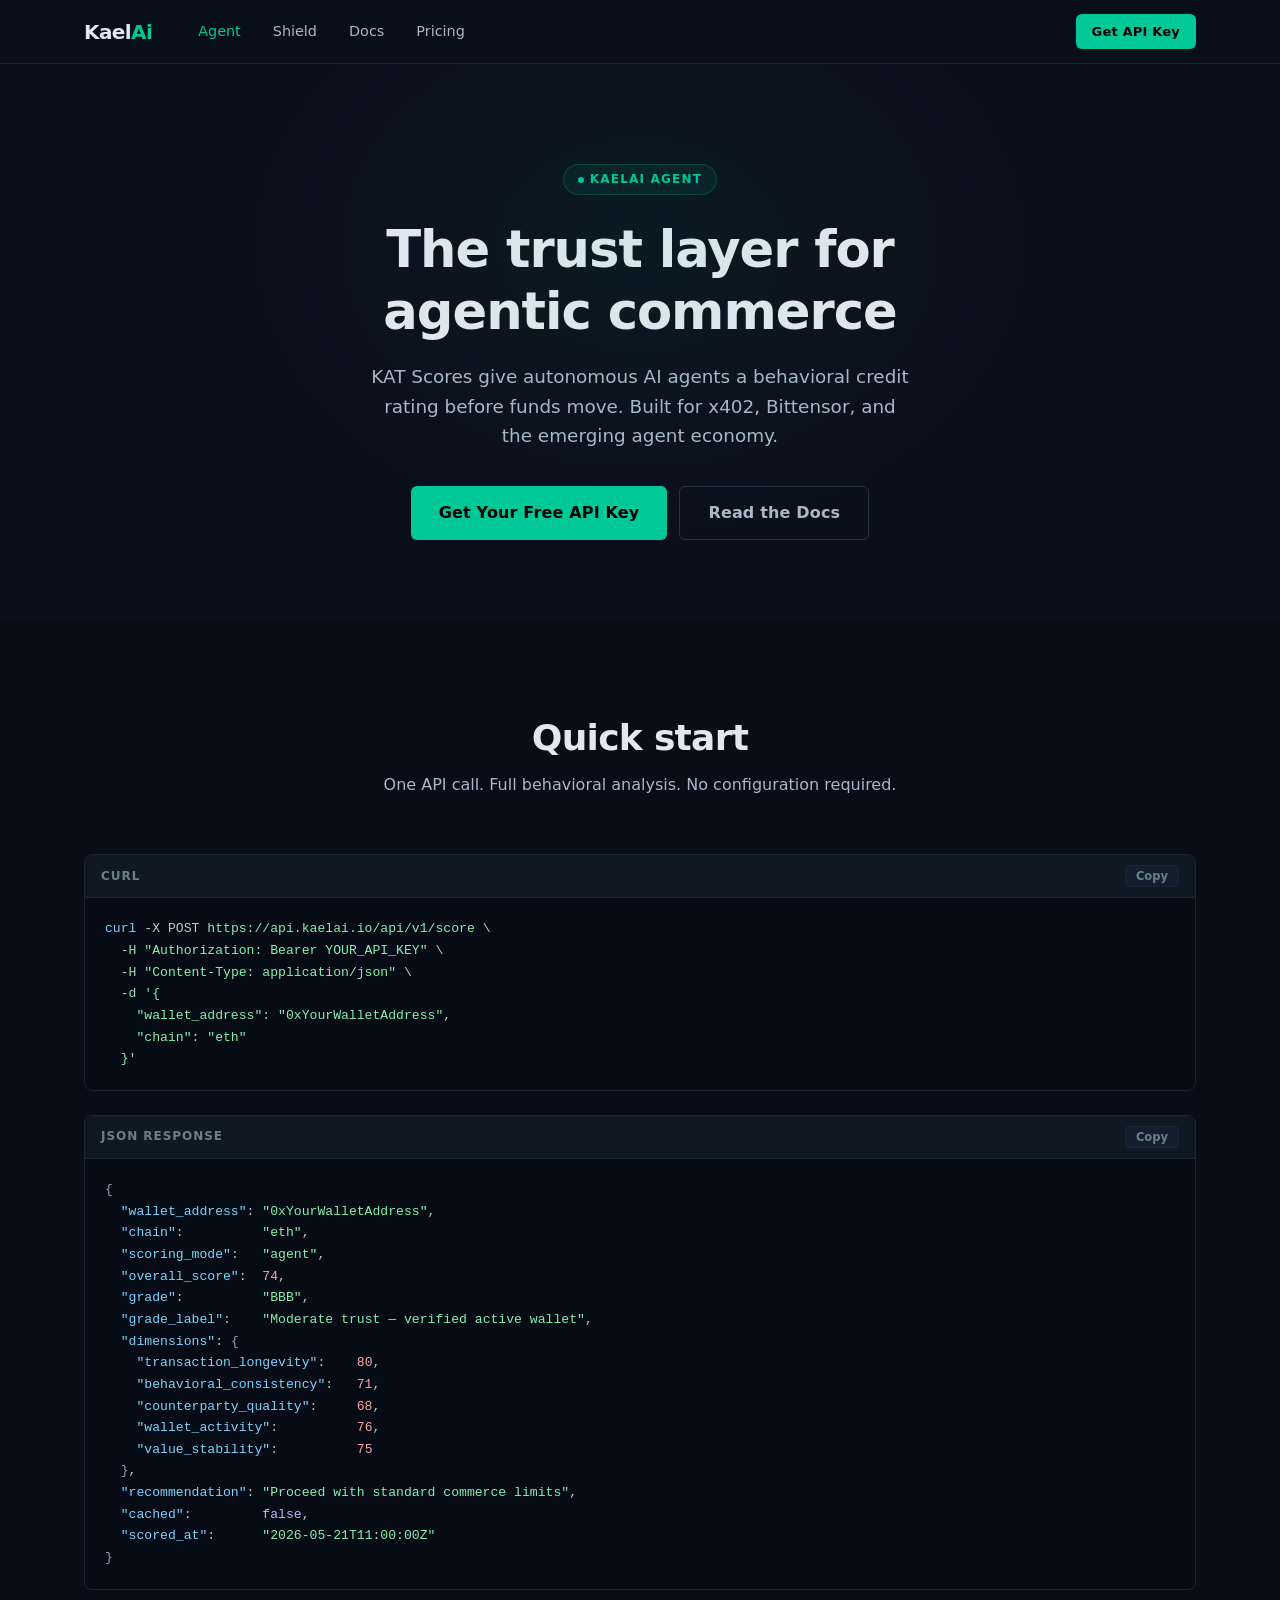
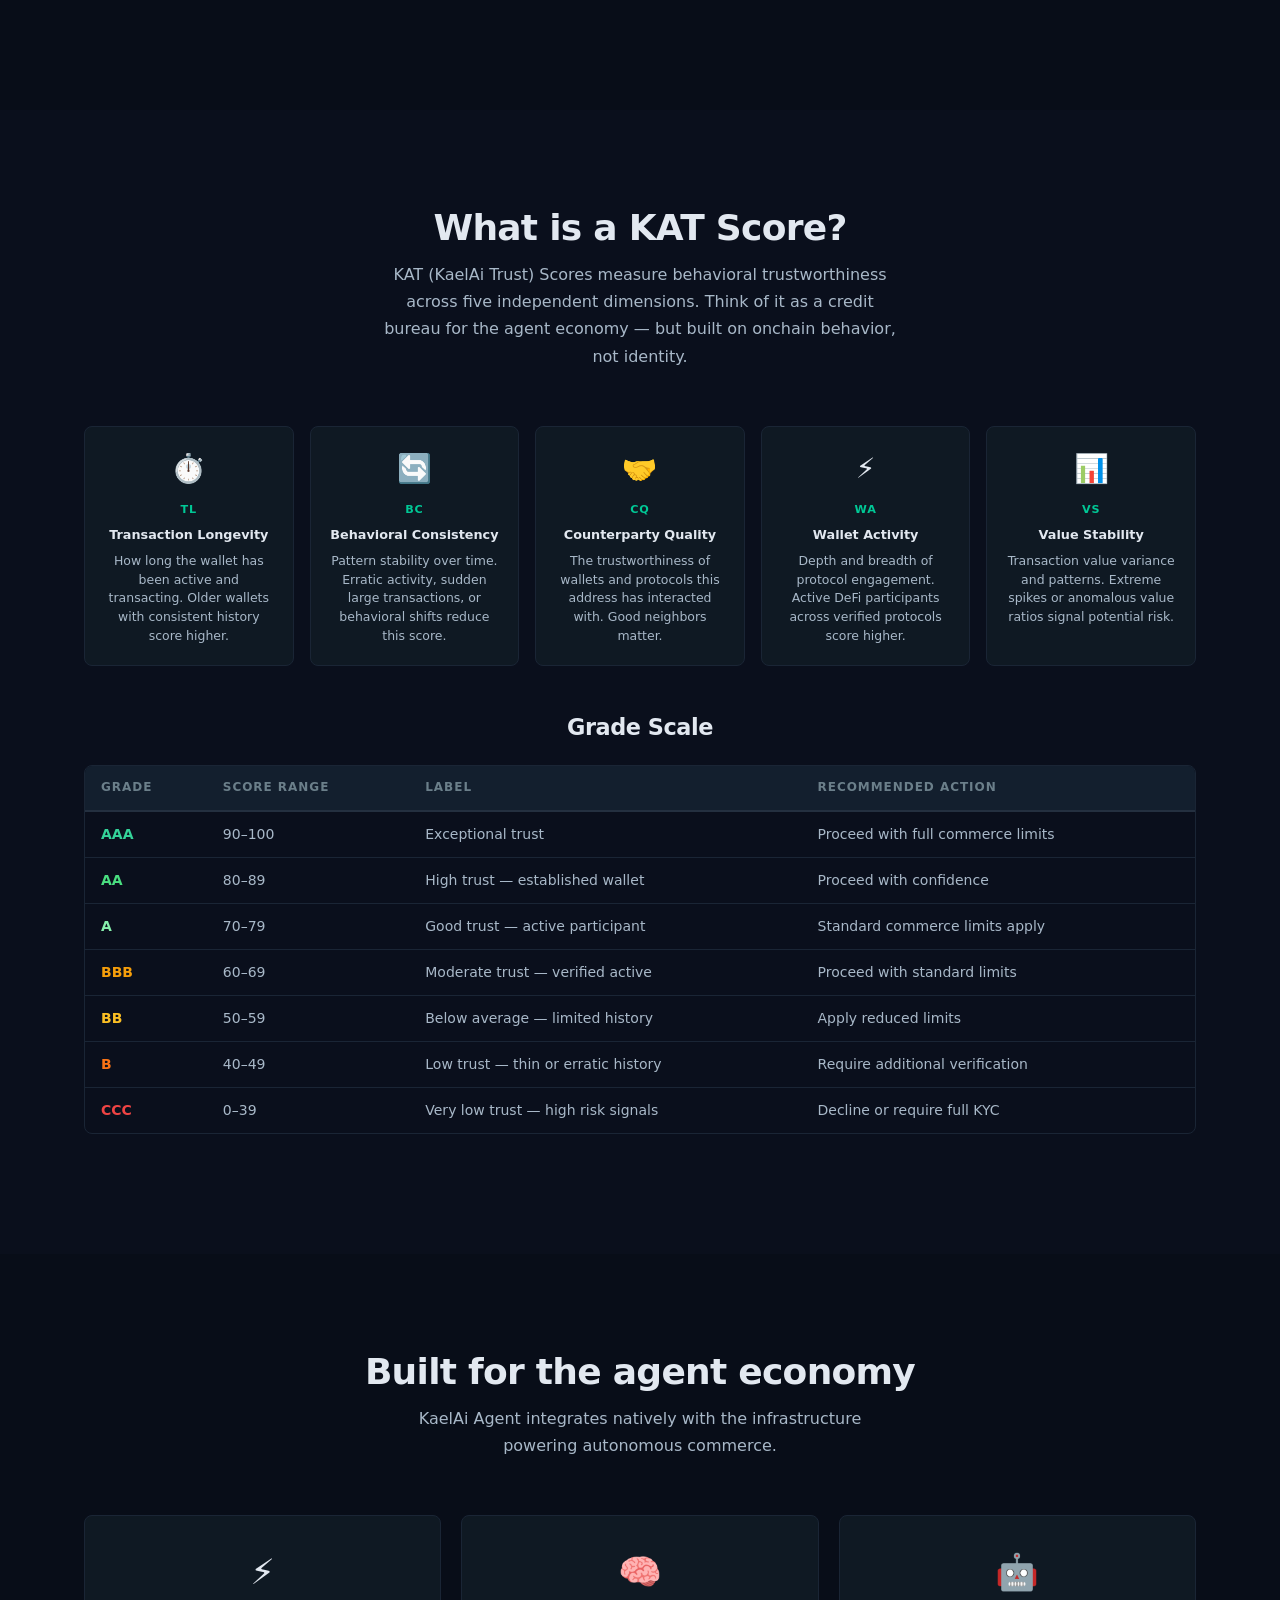
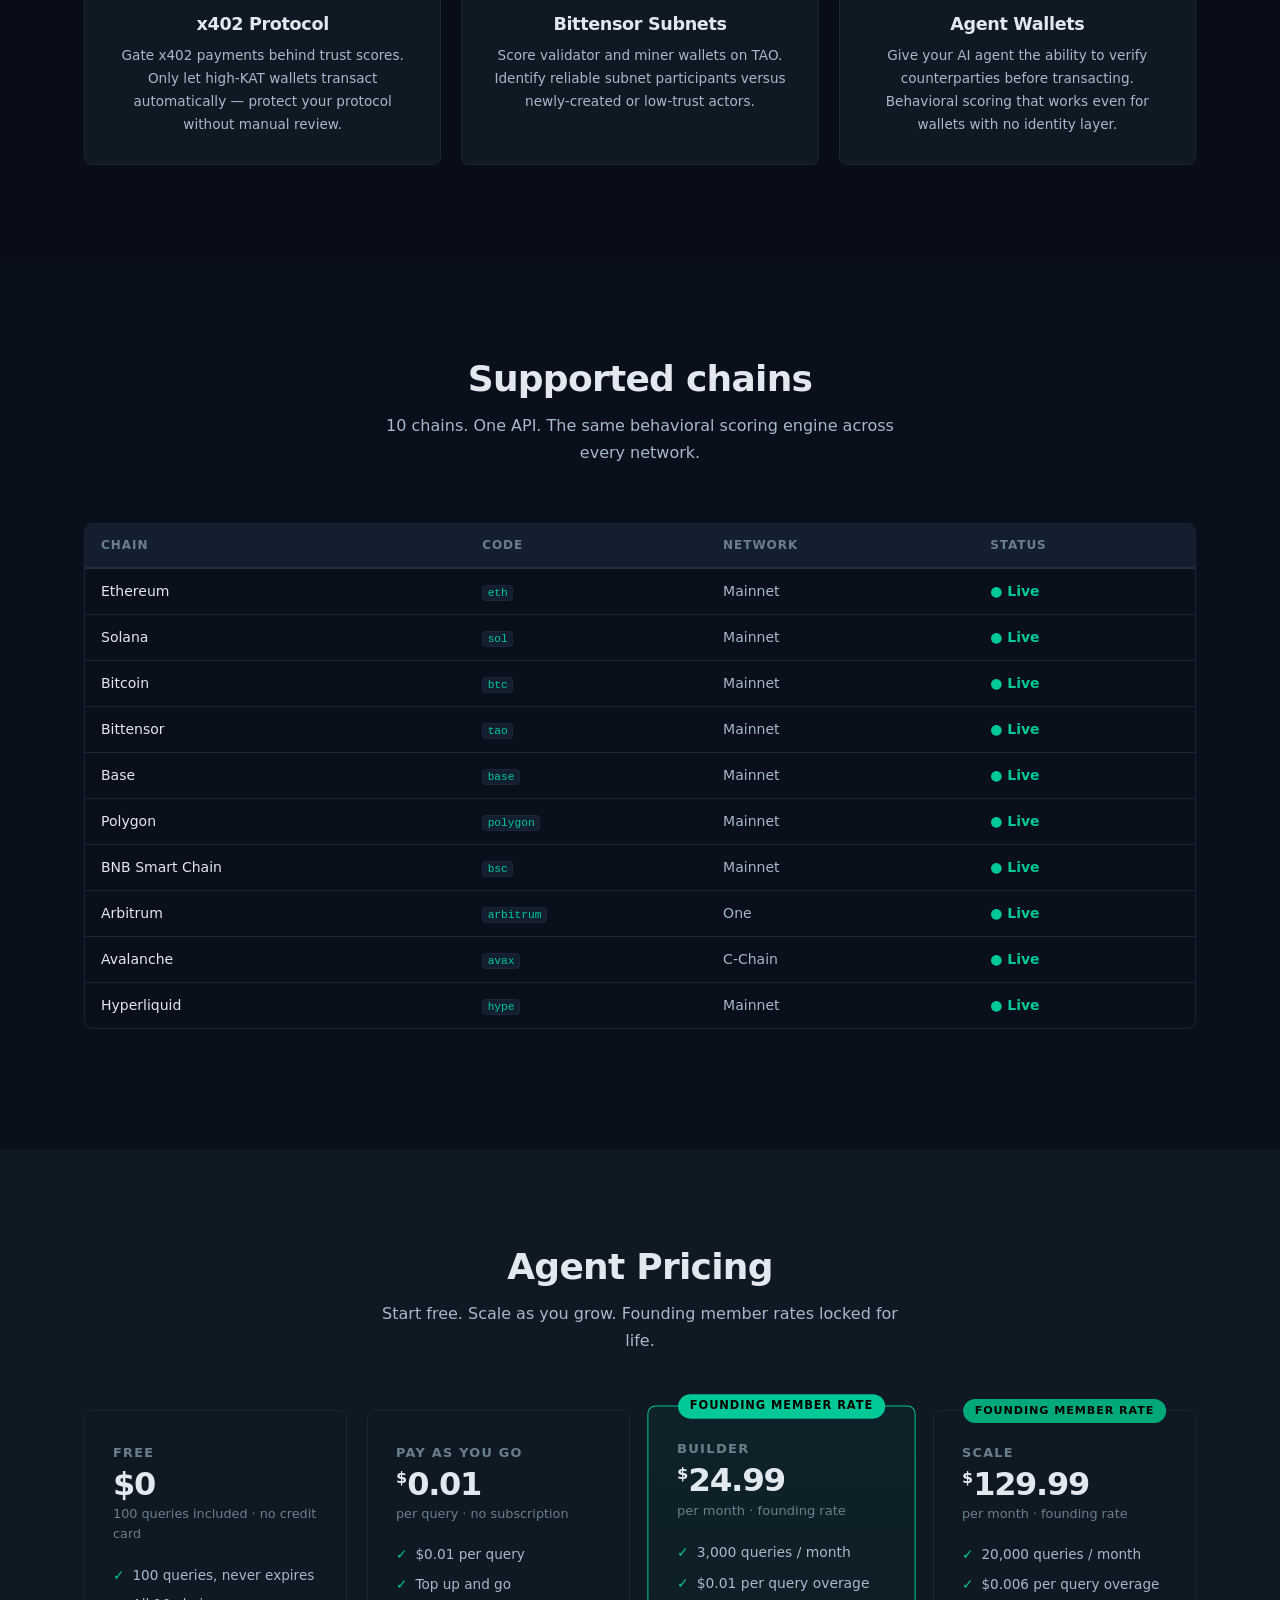
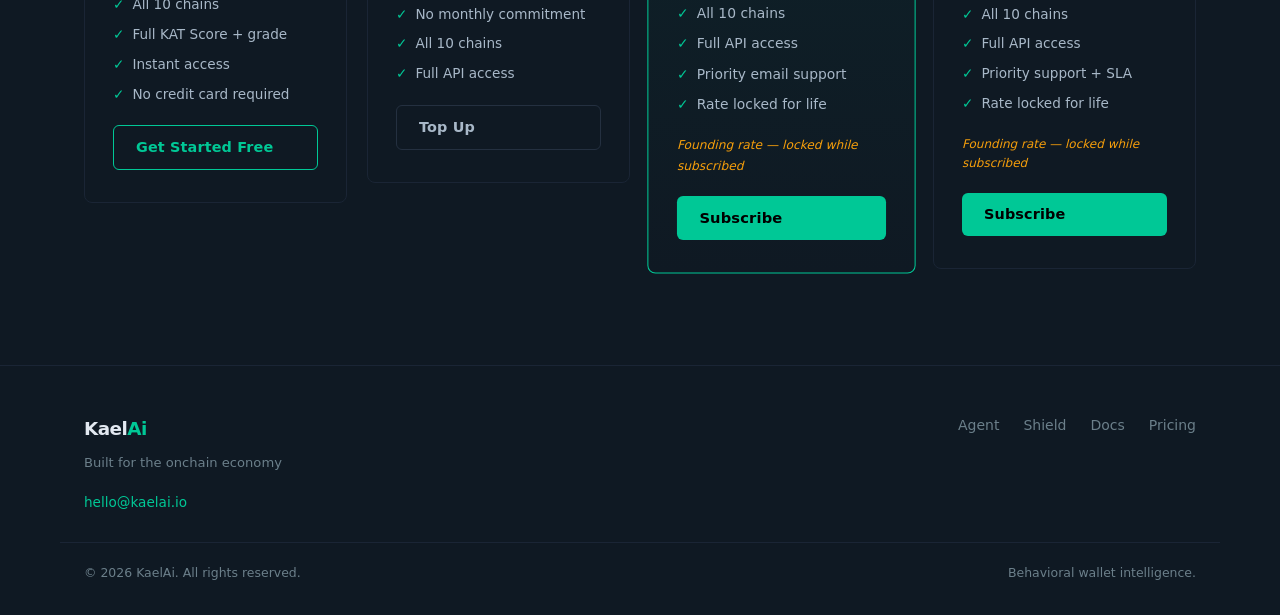
==== agent/index.html @ 7c7b902e "Launch: KaelAi umbrella site with Agent + Shield product pages - Homepage: dual product hero, two pr" ====
<!DOCTYPE html>
<html lang="en">
<head>
  <meta charset="UTF-8">
  <meta name="viewport" content="width=device-width, initial-scale=1.0">
  <title>KaelAi Agent — The Trust Layer for Agentic Commerce</title>
  <meta name="description" content="KAT Scores give autonomous AI agents a behavioral credit rating before funds move. Built for x402, Bittensor, and the emerging agent economy.">
  <link rel="stylesheet" href="../assets/style.css">
</head>
<body>

<!-- ── Navigation ── -->
<nav class="nav">
  <div class="nav-inner">
    <a href="/" class="nav-logo">Kael<span>Ai</span></a>
    <div class="nav-links">
      <a href="/agent" class="active">Agent</a>
      <a href="/shield">Shield</a>
      <a href="/docs">Docs</a>
      <a href="/pricing">Pricing</a>
    </div>
    <a href="/agent" class="btn btn-primary btn-sm nav-cta">Get API Key</a>
    <button class="nav-hamburger" id="hamburger" aria-label="Toggle menu">
      <span></span><span></span><span></span>
    </button>
  </div>
  <div class="nav-mobile" id="mobile-nav">
    <a href="/agent">Agent</a>
    <a href="/shield">Shield</a>
    <a href="/docs">Docs</a>
    <a href="/pricing">Pricing</a>
    <a href="/agent" class="btn btn-primary">Get API Key</a>
  </div>
</nav>

<!-- ── Hero ── -->
<section class="hero">
  <div class="container">
    <div class="hero-tag">KaelAi Agent</div>
    <h1>The trust layer for<br>agentic commerce</h1>
    <p class="hero-sub">KAT Scores give autonomous AI agents a behavioral credit rating before funds move. Built for x402, Bittensor, and the emerging agent economy.</p>
    <div class="hero-ctas">
      <a href="https://app.kaelai.io" class="btn btn-primary btn-lg">Get Your Free API Key</a>
      <a href="/docs" class="btn btn-ghost btn-lg">Read the Docs</a>
    </div>
  </div>
</section>

<!-- ── Quick Start ── -->
<section class="section section-alt">
  <div class="container">
    <div class="section-heading">
      <h2>Quick start</h2>
      <p>One API call. Full behavioral analysis. No configuration required.</p>
    </div>

    <div class="code-block">
      <div class="code-block-header">
        <span class="code-block-lang">curl</span>
        <button class="code-copy-btn" onclick="copyCode(this)">Copy</button>
      </div>
      <pre><span class="kw">curl</span> -X POST <span class="str">https://api.kaelai.io/api/v1/score</span> \
  -H <span class="str">"Authorization: Bearer YOUR_API_KEY"</span> \
  -H <span class="str">"Content-Type: application/json"</span> \
  -d <span class="str">'{
    "wallet_address": "0xYourWalletAddress",
    "chain": "eth"
  }'</span></pre>
    </div>

    <div class="code-block" style="margin-top: 0;">
      <div class="code-block-header">
        <span class="code-block-lang">JSON Response</span>
        <button class="code-copy-btn" onclick="copyCode(this)">Copy</button>
      </div>
      <pre><span class="op">{</span>
  <span class="kw">"wallet_address"</span>: <span class="str">"0xYourWalletAddress"</span>,
  <span class="kw">"chain"</span>:          <span class="str">"eth"</span>,
  <span class="kw">"scoring_mode"</span>:   <span class="str">"agent"</span>,
  <span class="kw">"overall_score"</span>:  <span class="num">74</span>,
  <span class="kw">"grade"</span>:          <span class="str">"BBB"</span>,
  <span class="kw">"grade_label"</span>:    <span class="str">"Moderate trust — verified active wallet"</span>,
  <span class="kw">"dimensions"</span>: <span class="op">{</span>
    <span class="kw">"transaction_longevity"</span>:    <span class="num">80</span>,
    <span class="kw">"behavioral_consistency"</span>:   <span class="num">71</span>,
    <span class="kw">"counterparty_quality"</span>:     <span class="num">68</span>,
    <span class="kw">"wallet_activity"</span>:          <span class="num">76</span>,
    <span class="kw">"value_stability"</span>:          <span class="num">75</span>
  <span class="op">}</span>,
  <span class="kw">"recommendation"</span>: <span class="str">"Proceed with standard commerce limits"</span>,
  <span class="kw">"cached"</span>:         <span class="bool">false</span>,
  <span class="kw">"scored_at"</span>:      <span class="str">"2026-05-21T11:00:00Z"</span>
<span class="op">}</span></pre>
    </div>
  </div>
</section>

<!-- ── What is a KAT Score ── -->
<section class="section">
  <div class="container">
    <div class="section-heading">
      <h2>What is a KAT Score?</h2>
      <p>KAT (KaelAi Trust) Scores measure behavioral trustworthiness across five independent dimensions. Think of it as a credit bureau for the agent economy — but built on onchain behavior, not identity.</p>
    </div>

    <div class="dimensions-grid">
      <div class="dimension-card">
        <div class="dim-icon">⏱️</div>
        <div class="dim-name">TL</div>
        <div class="dim-full">Transaction Longevity</div>
        <p>How long the wallet has been active and transacting. Older wallets with consistent history score higher.</p>
      </div>
      <div class="dimension-card">
        <div class="dim-icon">🔄</div>
        <div class="dim-name">BC</div>
        <div class="dim-full">Behavioral Consistency</div>
        <p>Pattern stability over time. Erratic activity, sudden large transactions, or behavioral shifts reduce this score.</p>
      </div>
      <div class="dimension-card">
        <div class="dim-icon">🤝</div>
        <div class="dim-name">CQ</div>
        <div class="dim-full">Counterparty Quality</div>
        <p>The trustworthiness of wallets and protocols this address has interacted with. Good neighbors matter.</p>
      </div>
      <div class="dimension-card">
        <div class="dim-icon">⚡</div>
        <div class="dim-name">WA</div>
        <div class="dim-full">Wallet Activity</div>
        <p>Depth and breadth of protocol engagement. Active DeFi participants across verified protocols score higher.</p>
      </div>
      <div class="dimension-card">
        <div class="dim-icon">📊</div>
        <div class="dim-name">VS</div>
        <div class="dim-full">Value Stability</div>
        <p>Transaction value variance and patterns. Extreme spikes or anomalous value ratios signal potential risk.</p>
      </div>
    </div>

    <div style="margin-top: 48px;">
      <h3 style="margin-bottom: 20px; text-align: center; color: var(--text);">Grade Scale</h3>
      <div class="table-wrap">
        <table class="styled">
          <thead>
            <tr>
              <th>Grade</th>
              <th>Score Range</th>
              <th>Label</th>
              <th>Recommended Action</th>
            </tr>
          </thead>
          <tbody>
            <tr>
              <td><span style="color: #34d399; font-weight: 700;">AAA</span></td>
              <td>90–100</td>
              <td>Exceptional trust</td>
              <td>Proceed with full commerce limits</td>
            </tr>
            <tr>
              <td><span style="color: #4ade80; font-weight: 700;">AA</span></td>
              <td>80–89</td>
              <td>High trust — established wallet</td>
              <td>Proceed with confidence</td>
            </tr>
            <tr>
              <td><span style="color: #86efac; font-weight: 700;">A</span></td>
              <td>70–79</td>
              <td>Good trust — active participant</td>
              <td>Standard commerce limits apply</td>
            </tr>
            <tr>
              <td><span style="color: var(--amber); font-weight: 700;">BBB</span></td>
              <td>60–69</td>
              <td>Moderate trust — verified active</td>
              <td>Proceed with standard limits</td>
            </tr>
            <tr>
              <td><span style="color: #fbbf24; font-weight: 700;">BB</span></td>
              <td>50–59</td>
              <td>Below average — limited history</td>
              <td>Apply reduced limits</td>
            </tr>
            <tr>
              <td><span style="color: #f97316; font-weight: 700;">B</span></td>
              <td>40–49</td>
              <td>Low trust — thin or erratic history</td>
              <td>Require additional verification</td>
            </tr>
            <tr>
              <td><span style="color: #ef4444; font-weight: 700;">CCC</span></td>
              <td>0–39</td>
              <td>Very low trust — high risk signals</td>
              <td>Decline or require full KYC</td>
            </tr>
          </tbody>
        </table>
      </div>
    </div>
  </div>
</section>

<!-- ── Built For ── -->
<section class="section section-alt">
  <div class="container">
    <div class="section-heading">
      <h2>Built for the agent economy</h2>
      <p>KaelAi Agent integrates natively with the infrastructure powering autonomous commerce.</p>
    </div>
    <div class="built-for-grid">
      <div class="built-for-card">
        <div class="icon">⚡</div>
        <h4>x402 Protocol</h4>
        <p>Gate x402 payments behind trust scores. Only let high-KAT wallets transact automatically — protect your protocol without manual review.</p>
      </div>
      <div class="built-for-card">
        <div class="icon">🧠</div>
        <h4>Bittensor Subnets</h4>
        <p>Score validator and miner wallets on TAO. Identify reliable subnet participants versus newly-created or low-trust actors.</p>
      </div>
      <div class="built-for-card">
        <div class="icon">🤖</div>
        <h4>Agent Wallets</h4>
        <p>Give your AI agent the ability to verify counterparties before transacting. Behavioral scoring that works even for wallets with no identity layer.</p>
      </div>
    </div>
  </div>
</section>

<!-- ── Supported Chains ── -->
<section class="section">
  <div class="container">
    <div class="section-heading">
      <h2>Supported chains</h2>
      <p>10 chains. One API. The same behavioral scoring engine across every network.</p>
    </div>
    <div class="table-wrap">
      <table class="styled">
        <thead>
          <tr>
            <th>Chain</th>
            <th>Code</th>
            <th>Network</th>
            <th>Status</th>
          </tr>
        </thead>
        <tbody>
          <tr>
            <td>Ethereum</td>
            <td><code>eth</code></td>
            <td>Mainnet</td>
            <td><span style="color: var(--green); font-weight: 600;">● Live</span></td>
          </tr>
          <tr>
            <td>Solana</td>
            <td><code>sol</code></td>
            <td>Mainnet</td>
            <td><span style="color: var(--green); font-weight: 600;">● Live</span></td>
          </tr>
          <tr>
            <td>Bitcoin</td>
            <td><code>btc</code></td>
            <td>Mainnet</td>
            <td><span style="color: var(--green); font-weight: 600;">● Live</span></td>
          </tr>
          <tr>
            <td>Bittensor</td>
            <td><code>tao</code></td>
            <td>Mainnet</td>
            <td><span style="color: var(--green); font-weight: 600;">● Live</span></td>
          </tr>
          <tr>
            <td>Base</td>
            <td><code>base</code></td>
            <td>Mainnet</td>
            <td><span style="color: var(--green); font-weight: 600;">● Live</span></td>
          </tr>
          <tr>
            <td>Polygon</td>
            <td><code>polygon</code></td>
            <td>Mainnet</td>
            <td><span style="color: var(--green); font-weight: 600;">● Live</span></td>
          </tr>
          <tr>
            <td>BNB Smart Chain</td>
            <td><code>bsc</code></td>
            <td>Mainnet</td>
            <td><span style="color: var(--green); font-weight: 600;">● Live</span></td>
          </tr>
          <tr>
            <td>Arbitrum</td>
            <td><code>arbitrum</code></td>
            <td>One</td>
            <td><span style="color: var(--green); font-weight: 600;">● Live</span></td>
          </tr>
          <tr>
            <td>Avalanche</td>
            <td><code>avax</code></td>
            <td>C-Chain</td>
            <td><span style="color: var(--green); font-weight: 600;">● Live</span></td>
          </tr>
          <tr>
            <td>Hyperliquid</td>
            <td><code>hype</code></td>
            <td>Mainnet</td>
            <td><span style="color: var(--green); font-weight: 600;">● Live</span></td>
          </tr>
        </tbody>
      </table>
    </div>
  </div>
</section>

<!-- ── Pricing ── -->
<section class="section section-surface">
  <div class="container">
    <div class="section-heading">
      <h2>Agent Pricing</h2>
      <p>Start free. Scale as you grow. Founding member rates locked for life.</p>
    </div>

    <div class="pricing-grid-4">

      <!-- Free -->
      <div class="pricing-card">
        <div>
          <div class="pricing-name">Free</div>
          <div class="pricing-price">$0</div>
          <div class="pricing-per">100 queries included · no credit card</div>
        </div>
        <ul class="pricing-features">
          <li class="pricing-feature">100 queries, never expires</li>
          <li class="pricing-feature">All 10 chains</li>
          <li class="pricing-feature">Full KAT Score + grade</li>
          <li class="pricing-feature">Instant access</li>
          <li class="pricing-feature">No credit card required</li>
        </ul>
        <a href="https://app.kaelai.io" class="btn btn-secondary">Get Started Free</a>
      </div>

      <!-- PAYG -->
      <div class="pricing-card">
        <div>
          <div class="pricing-name">Pay As You Go</div>
          <div class="pricing-price"><sup>$</sup>0.01</div>
          <div class="pricing-per">per query · no subscription</div>
        </div>
        <ul class="pricing-features">
          <li class="pricing-feature">$0.01 per query</li>
          <li class="pricing-feature">Top up and go</li>
          <li class="pricing-feature">No monthly commitment</li>
          <li class="pricing-feature">All 10 chains</li>
          <li class="pricing-feature">Full API access</li>
        </ul>
        <a href="https://app.kaelai.io" class="btn btn-ghost">Top Up</a>
      </div>

      <!-- Builder -->
      <div class="pricing-card featured">
        <div class="pricing-badge">Founding Member Rate</div>
        <div>
          <div class="pricing-name">Builder</div>
          <div class="pricing-price"><sup>$</sup>24.99</div>
          <div class="pricing-per">per month · founding rate</div>
        </div>
        <ul class="pricing-features">
          <li class="pricing-feature">3,000 queries / month</li>
          <li class="pricing-feature">$0.01 per query overage</li>
          <li class="pricing-feature">All 10 chains</li>
          <li class="pricing-feature">Full API access</li>
          <li class="pricing-feature">Priority email support</li>
          <li class="pricing-feature">Rate locked for life</li>
        </ul>
        <div class="pricing-founder-note">Founding rate — locked while subscribed</div>
        <a href="https://app.kaelai.io" class="btn btn-primary">Subscribe</a>
      </div>

      <!-- Scale -->
      <div class="pricing-card">
        <div class="pricing-badge" style="background: var(--green-dim);">Founding Member Rate</div>
        <div>
          <div class="pricing-name">Scale</div>
          <div class="pricing-price"><sup>$</sup>129.99</div>
          <div class="pricing-per">per month · founding rate</div>
        </div>
        <ul class="pricing-features">
          <li class="pricing-feature">20,000 queries / month</li>
          <li class="pricing-feature">$0.006 per query overage</li>
          <li class="pricing-feature">All 10 chains</li>
          <li class="pricing-feature">Full API access</li>
          <li class="pricing-feature">Priority support + SLA</li>
          <li class="pricing-feature">Rate locked for life</li>
        </ul>
        <div class="pricing-founder-note">Founding rate — locked while subscribed</div>
        <a href="https://app.kaelai.io" class="btn btn-primary">Subscribe</a>
      </div>

    </div>
  </div>
</section>

<!-- ── Footer ── -->
<footer class="footer">
  <div class="footer-inner">
    <div>
      <div class="footer-logo">Kael<span>Ai</span></div>
      <div class="footer-tagline">Built for the onchain economy</div>
      <a href="mailto:hello@kaelai.io" class="footer-email">hello@kaelai.io</a>
    </div>
    <nav class="footer-links">
      <a href="/agent">Agent</a>
      <a href="/shield">Shield</a>
      <a href="/docs">Docs</a>
      <a href="/pricing">Pricing</a>
    </nav>
  </div>
  <div class="footer-bottom">
    <span class="footer-copy">© 2026 KaelAi. All rights reserved.</span>
    <span class="footer-copy">Behavioral wallet intelligence.</span>
  </div>
</footer>

<script>
  const hamburger = document.getElementById('hamburger');
  const mobileNav = document.getElementById('mobile-nav');
  hamburger.addEventListener('click', () => {
    mobileNav.classList.toggle('open');
  });

  function copyCode(btn) {
    const pre = btn.closest('.code-block').querySelector('pre');
    navigator.clipboard.writeText(pre.innerText).then(() => {
      btn.textContent = 'Copied!';
      setTimeout(() => btn.textContent = 'Copy', 2000);
    });
  }
</script>

</body>
</html>
---- assets/style.css ----
/* ============================================================
   KaelAi — Global Stylesheet
   Design system: Dark DeFi / Agent Intelligence
   ============================================================ */

/* ── CSS Variables ────────────────────────────────────────── */
:root {
  --bg:           #0a0f1c;
  --bg-alt:       #080d18;
  --surface:      #0f1923;
  --surface-2:    #131f2e;
  --border:       #1a2535;
  --border-2:     #243040;

  --green:        #00c896;
  --green-dim:    #00a87a;
  --green-glow:   rgba(0, 200, 150, 0.25);
  --green-subtle: rgba(0, 200, 150, 0.08);

  --amber:        #f59e0b;
  --amber-dim:    #d97706;
  --amber-glow:   rgba(245, 158, 11, 0.25);
  --amber-subtle: rgba(245, 158, 11, 0.08);

  --text:         #e2e8f0;
  --text-2:       #a8b8c8;
  --text-3:       #4a5a6a;
  --muted:        #6b7f8a;

  --red:          #ef4444;
  --red-subtle:   rgba(239, 68, 68, 0.12);
  --orange:       #f97316;
  --orange-subtle:rgba(249, 115, 22, 0.12);
  --yellow:       #eab308;
  --yellow-subtle:rgba(234, 179, 8, 0.12);
  --blue:         #3b82f6;
  --blue-subtle:  rgba(59, 130, 246, 0.12);

  --radius:       8px;
  --radius-sm:    6px;
  --radius-lg:    12px;

  --font:         system-ui, -apple-system, 'Segoe UI', Helvetica, Arial, sans-serif;
  --font-mono:    'JetBrains Mono', 'Fira Code', 'Cascadia Code', 'Courier New', monospace;

  --nav-h:        64px;
  --max-w:        1160px;
  --section-pad:  96px;
}

/* ── Reset / Normalize ────────────────────────────────────── */
*, *::before, *::after {
  box-sizing: border-box;
  margin: 0;
  padding: 0;
}

html {
  scroll-behavior: smooth;
  -webkit-text-size-adjust: 100%;
}

body {
  font-family: var(--font);
  background: var(--bg);
  color: var(--text);
  line-height: 1.6;
  font-size: 16px;
  -webkit-font-smoothing: antialiased;
  -moz-osx-font-smoothing: grayscale;
}

img, svg { display: block; max-width: 100%; }
a { color: inherit; text-decoration: none; }
ul, ol { list-style: none; }
button { cursor: pointer; font-family: inherit; }
input, textarea, select { font-family: inherit; }
table { border-collapse: collapse; width: 100%; }

/* ── Typography ───────────────────────────────────────────── */
h1, h2, h3, h4, h5, h6 {
  line-height: 1.2;
  font-weight: 700;
  letter-spacing: -0.02em;
}

h1 { font-size: clamp(2rem, 4vw, 3.25rem); }
h2 { font-size: clamp(1.5rem, 3vw, 2.25rem); }
h3 { font-size: clamp(1.1rem, 2vw, 1.4rem); }
h4 { font-size: 1.1rem; }

p { color: var(--text-2); line-height: 1.7; }

code {
  font-family: var(--font-mono);
  font-size: 0.875em;
  background: var(--surface-2);
  border: 1px solid var(--border);
  border-radius: 4px;
  padding: 0.1em 0.4em;
  color: var(--green);
}

/* ── Layout Utilities ─────────────────────────────────────── */
.container {
  max-width: var(--max-w);
  margin: 0 auto;
  padding: 0 24px;
}

.section {
  padding: var(--section-pad) 0;
}

.section-alt {
  background: var(--bg-alt);
}

.section-surface {
  background: var(--surface);
}

.section-dark {
  background: #060b15;
}

/* ── Buttons ──────────────────────────────────────────────── */
.btn {
  display: inline-flex;
  align-items: center;
  gap: 8px;
  padding: 10px 22px;
  border-radius: var(--radius-sm);
  font-size: 0.9rem;
  font-weight: 600;
  border: none;
  transition: all 0.18s ease;
  white-space: nowrap;
  text-decoration: none;
  letter-spacing: 0.01em;
}

.btn-primary {
  background: var(--green);
  color: #000;
  box-shadow: 0 0 0 0 var(--green-glow);
}
.btn-primary:hover {
  background: var(--green-dim);
  box-shadow: 0 0 20px var(--green-glow), 0 0 40px rgba(0,200,150,0.1);
  transform: translateY(-1px);
}

.btn-secondary {
  background: transparent;
  color: var(--green);
  border: 1.5px solid var(--green);
}
.btn-secondary:hover {
  background: var(--green-subtle);
  box-shadow: 0 0 16px var(--green-glow);
  transform: translateY(-1px);
}

.btn-shield {
  background: var(--amber);
  color: #000;
  box-shadow: 0 0 0 0 var(--amber-glow);
}
.btn-shield:hover {
  background: var(--amber-dim);
  box-shadow: 0 0 20px var(--amber-glow), 0 0 40px rgba(245,158,11,0.1);
  transform: translateY(-1px);
}

.btn-ghost {
  background: transparent;
  color: var(--text-2);
  border: 1.5px solid var(--border-2);
}
.btn-ghost:hover {
  color: var(--text);
  border-color: var(--text-2);
  transform: translateY(-1px);
}

.btn-lg {
  padding: 13px 28px;
  font-size: 1rem;
}

.btn-sm {
  padding: 7px 16px;
  font-size: 0.82rem;
}

/* ── Navigation ───────────────────────────────────────────── */
.nav {
  position: sticky;
  top: 0;
  z-index: 100;
  height: var(--nav-h);
  background: rgba(10, 15, 28, 0.92);
  backdrop-filter: blur(16px);
  -webkit-backdrop-filter: blur(16px);
  border-bottom: 1px solid var(--border);
}

.nav-inner {
  max-width: var(--max-w);
  margin: 0 auto;
  padding: 0 24px;
  height: 100%;
  display: flex;
  align-items: center;
  justify-content: space-between;
  gap: 32px;
}

.nav-logo {
  font-size: 1.25rem;
  font-weight: 800;
  color: var(--text);
  letter-spacing: -0.03em;
  flex-shrink: 0;
}

.nav-logo span {
  color: var(--green);
}

.nav-links {
  display: flex;
  align-items: center;
  gap: 4px;
  flex: 1;
}

.nav-links a {
  padding: 6px 14px;
  border-radius: var(--radius-sm);
  font-size: 0.9rem;
  font-weight: 500;
  color: var(--text-2);
  transition: color 0.15s, background 0.15s;
}

.nav-links a:hover {
  color: var(--text);
  background: var(--surface-2);
}

.nav-links a.active {
  color: var(--green);
}

.nav-cta {
  flex-shrink: 0;
}

.nav-hamburger {
  display: none;
  flex-direction: column;
  gap: 5px;
  background: none;
  border: none;
  padding: 6px;
  cursor: pointer;
}

.nav-hamburger span {
  display: block;
  width: 22px;
  height: 2px;
  background: var(--text);
  border-radius: 2px;
  transition: all 0.2s ease;
}

.nav-mobile {
  display: none;
  position: absolute;
  top: var(--nav-h);
  left: 0;
  right: 0;
  background: var(--surface);
  border-bottom: 1px solid var(--border);
  padding: 16px 24px 20px;
  flex-direction: column;
  gap: 4px;
}

.nav-mobile.open {
  display: flex;
}

.nav-mobile a {
  padding: 10px 14px;
  border-radius: var(--radius-sm);
  font-size: 0.95rem;
  font-weight: 500;
  color: var(--text-2);
  transition: color 0.15s, background 0.15s;
}

.nav-mobile a:hover {
  color: var(--text);
  background: var(--surface-2);
}

.nav-mobile .btn {
  margin-top: 8px;
  justify-content: center;
}

/* ── Hero ─────────────────────────────────────────────────── */
.hero {
  padding: 100px 0 80px;
  text-align: center;
  position: relative;
  overflow: hidden;
}

.hero::before {
  content: '';
  position: absolute;
  top: -120px;
  left: 50%;
  transform: translateX(-50%);
  width: 800px;
  height: 600px;
  background: radial-gradient(ellipse at center, rgba(0,200,150,0.06) 0%, transparent 70%);
  pointer-events: none;
}

.hero.shield-hero::before {
  background: radial-gradient(ellipse at center, rgba(245,158,11,0.07) 0%, transparent 70%);
}

.hero-tag {
  display: inline-flex;
  align-items: center;
  gap: 6px;
  padding: 5px 14px;
  border-radius: 20px;
  font-size: 0.75rem;
  font-weight: 700;
  letter-spacing: 0.1em;
  text-transform: uppercase;
  background: var(--green-subtle);
  border: 1px solid rgba(0,200,150,0.2);
  color: var(--green);
  margin-bottom: 24px;
}

.hero-tag.shield-tag {
  background: var(--amber-subtle);
  border-color: rgba(245,158,11,0.2);
  color: var(--amber);
}

.hero-tag::before {
  content: '';
  width: 6px;
  height: 6px;
  border-radius: 50%;
  background: currentColor;
  animation: pulse-dot 2s ease-in-out infinite;
}

@keyframes pulse-dot {
  0%, 100% { opacity: 1; transform: scale(1); }
  50% { opacity: 0.5; transform: scale(0.7); }
}

.hero h1 {
  margin-bottom: 20px;
  max-width: 780px;
  margin-left: auto;
  margin-right: auto;
}

.hero-sub {
  font-size: 1.15rem;
  color: var(--text-2);
  max-width: 540px;
  margin: 0 auto 36px;
  line-height: 1.6;
}

.hero-ctas {
  display: flex;
  gap: 12px;
  justify-content: center;
  flex-wrap: wrap;
}

/* ── Tag Pill (generic) ───────────────────────────────────── */
.tag {
  display: inline-block;
  font-size: 0.7rem;
  font-weight: 700;
  letter-spacing: 0.12em;
  text-transform: uppercase;
  padding: 3px 10px;
  border-radius: 4px;
  margin-bottom: 12px;
}

.tag-green {
  background: var(--green-subtle);
  color: var(--green);
  border: 1px solid rgba(0,200,150,0.2);
}

.tag-amber {
  background: var(--amber-subtle);
  color: var(--amber);
  border: 1px solid rgba(245,158,11,0.2);
}

/* ── Product Cards ────────────────────────────────────────── */
.product-grid {
  display: grid;
  grid-template-columns: 1fr 1fr;
  gap: 24px;
}

.product-card {
  background: var(--surface);
  border: 1px solid var(--border);
  border-radius: var(--radius);
  padding: 36px;
  display: flex;
  flex-direction: column;
  gap: 20px;
  transition: border-color 0.2s, transform 0.2s;
}

.product-card:hover {
  transform: translateY(-2px);
}

.product-card.card-green {
  border-top: 3px solid var(--green);
}

.product-card.card-green:hover {
  border-color: var(--green);
}

.product-card.card-amber {
  border-top: 3px solid var(--amber);
}

.product-card.card-amber:hover {
  border-color: var(--amber);
}

.product-card h3 {
  font-size: 1.4rem;
  margin-bottom: 4px;
}

.product-card p {
  font-size: 0.95rem;
}

.product-features {
  display: flex;
  flex-direction: column;
  gap: 8px;
  flex: 1;
}

.product-feature {
  display: flex;
  align-items: flex-start;
  gap: 10px;
  font-size: 0.875rem;
  color: var(--text-2);
}

.product-feature::before {
  content: '✓';
  color: var(--green);
  font-weight: 700;
  flex-shrink: 0;
  margin-top: 1px;
}

.product-card.card-amber .product-feature::before {
  color: var(--amber);
}

.product-actions {
  display: flex;
  flex-direction: column;
  gap: 10px;
  margin-top: 4px;
}

.product-sublink {
  font-size: 0.85rem;
  color: var(--green);
  font-weight: 600;
  transition: opacity 0.15s;
}

.product-sublink:hover {
  opacity: 0.8;
}

.product-card.card-amber .product-sublink {
  color: var(--amber);
}

/* ── How It Works ─────────────────────────────────────────── */
.steps-grid {
  display: grid;
  grid-template-columns: repeat(3, 1fr);
  gap: 24px;
  position: relative;
}

.step-card {
  background: var(--surface);
  border: 1px solid var(--border);
  border-radius: var(--radius);
  padding: 32px 28px;
}

.step-number {
  width: 36px;
  height: 36px;
  border-radius: 50%;
  background: var(--green-subtle);
  border: 1.5px solid var(--green);
  color: var(--green);
  font-size: 0.85rem;
  font-weight: 800;
  display: flex;
  align-items: center;
  justify-content: center;
  margin-bottom: 16px;
}

.step-card h3 {
  font-size: 1.05rem;
  margin-bottom: 10px;
  color: var(--text);
}

.step-card p {
  font-size: 0.9rem;
  line-height: 1.6;
}

/* ── Why Section ──────────────────────────────────────────── */
.why-grid {
  display: grid;
  grid-template-columns: 1fr 1fr;
  gap: 64px;
  align-items: start;
}

.why-left h2 {
  margin-bottom: 20px;
}

.why-left p {
  font-size: 1rem;
  line-height: 1.75;
}

.check-list {
  display: flex;
  flex-direction: column;
  gap: 12px;
}

.check-item {
  display: flex;
  align-items: flex-start;
  gap: 12px;
  font-size: 0.9rem;
  color: var(--text-2);
}

.check-icon {
  width: 20px;
  height: 20px;
  border-radius: 50%;
  background: var(--green-subtle);
  border: 1.5px solid var(--green);
  color: var(--green);
  font-size: 0.65rem;
  font-weight: 800;
  display: flex;
  align-items: center;
  justify-content: center;
  flex-shrink: 0;
  margin-top: 2px;
}

/* ── Stats Bar ────────────────────────────────────────────── */
.stats-bar {
  background: var(--surface);
  border-top: 1px solid var(--border);
  border-bottom: 1px solid var(--border);
  padding: 48px 0;
}

.stats-grid {
  display: grid;
  grid-template-columns: repeat(4, 1fr);
  gap: 0;
}

.stat-item {
  text-align: center;
  padding: 16px 24px;
  border-right: 1px solid var(--border);
}

.stat-item:last-child {
  border-right: none;
}

.stat-value {
  font-size: 1.75rem;
  font-weight: 800;
  color: var(--green);
  letter-spacing: -0.03em;
  line-height: 1.2;
  margin-bottom: 6px;
}

.stat-item.amber-stat .stat-value {
  color: var(--amber);
}

.stat-label {
  font-size: 0.8rem;
  color: var(--muted);
  text-transform: uppercase;
  letter-spacing: 0.06em;
}

/* ── Feature Grid ─────────────────────────────────────────── */
.feature-grid {
  display: grid;
  grid-template-columns: repeat(3, 1fr);
  gap: 20px;
}

.feature-card {
  background: var(--surface);
  border: 1px solid var(--border);
  border-radius: var(--radius);
  padding: 28px 24px;
  transition: border-color 0.2s, transform 0.2s;
}

.feature-card:hover {
  border-color: var(--border-2);
  transform: translateY(-2px);
}

.feature-icon {
  font-size: 1.75rem;
  margin-bottom: 14px;
}

.feature-card h4 {
  font-size: 0.95rem;
  margin-bottom: 8px;
  color: var(--text);
}

.feature-card p {
  font-size: 0.85rem;
  line-height: 1.6;
}

/* ── Pricing Cards ────────────────────────────────────────── */
.pricing-grid {
  display: grid;
  grid-template-columns: repeat(3, 1fr);
  gap: 20px;
  align-items: start;
}

.pricing-grid-4 {
  display: grid;
  grid-template-columns: repeat(4, 1fr);
  gap: 20px;
  align-items: start;
}

.pricing-card {
  background: var(--surface);
  border: 1px solid var(--border);
  border-radius: var(--radius);
  padding: 32px 28px;
  display: flex;
  flex-direction: column;
  gap: 20px;
  position: relative;
}

.pricing-card.featured {
  border-color: var(--green);
  background: linear-gradient(180deg, rgba(0,200,150,0.05) 0%, var(--surface) 100%);
  transform: scale(1.02);
}

.pricing-card.featured-amber {
  border-color: var(--amber);
  background: linear-gradient(180deg, rgba(245,158,11,0.05) 0%, var(--surface) 100%);
  transform: scale(1.02);
}

.pricing-badge {
  position: absolute;
  top: -12px;
  left: 50%;
  transform: translateX(-50%);
  background: var(--green);
  color: #000;
  font-size: 0.7rem;
  font-weight: 700;
  letter-spacing: 0.08em;
  text-transform: uppercase;
  padding: 3px 12px;
  border-radius: 12px;
  white-space: nowrap;
}

.pricing-badge.amber-badge {
  background: var(--amber);
}

.pricing-name {
  font-size: 0.8rem;
  font-weight: 700;
  letter-spacing: 0.1em;
  text-transform: uppercase;
  color: var(--muted);
  margin-bottom: 4px;
}

.pricing-price {
  font-size: 2rem;
  font-weight: 800;
  color: var(--text);
  letter-spacing: -0.04em;
  line-height: 1;
}

.pricing-price sup {
  font-size: 1rem;
  font-weight: 600;
  vertical-align: super;
  letter-spacing: 0;
}

.pricing-per {
  font-size: 0.8rem;
  color: var(--muted);
  margin-top: 4px;
}

.pricing-features {
  display: flex;
  flex-direction: column;
  gap: 8px;
  flex: 1;
}

.pricing-feature {
  display: flex;
  align-items: flex-start;
  gap: 8px;
  font-size: 0.85rem;
  color: var(--text-2);
}

.pricing-feature::before {
  content: '✓';
  color: var(--green);
  font-weight: 700;
  flex-shrink: 0;
}

.pricing-feature-no {
  display: flex;
  align-items: flex-start;
  gap: 8px;
  font-size: 0.85rem;
  color: var(--text-3);
}

.pricing-feature-no::before {
  content: '✕';
  color: var(--text-3);
  font-weight: 700;
  flex-shrink: 0;
}

.pricing-founder-note {
  font-size: 0.75rem;
  color: var(--amber);
  font-style: italic;
}

/* ── Code Blocks ──────────────────────────────────────────── */
.code-block {
  background: #060b15;
  border: 1px solid var(--border);
  border-radius: var(--radius);
  overflow: hidden;
  margin: 24px 0;
}

.code-block-header {
  display: flex;
  align-items: center;
  justify-content: space-between;
  padding: 10px 16px;
  background: var(--surface);
  border-bottom: 1px solid var(--border);
}

.code-block-lang {
  font-size: 0.75rem;
  font-weight: 600;
  color: var(--muted);
  text-transform: uppercase;
  letter-spacing: 0.08em;
}

.code-copy-btn {
  font-size: 0.72rem;
  font-weight: 600;
  color: var(--muted);
  background: var(--surface-2);
  border: 1px solid var(--border);
  border-radius: 4px;
  padding: 3px 10px;
  cursor: pointer;
  transition: color 0.15s, background 0.15s;
  font-family: var(--font);
}

.code-copy-btn:hover {
  color: var(--text);
  background: var(--border);
}

.code-block pre {
  padding: 20px 20px;
  overflow-x: auto;
  font-family: var(--font-mono);
  font-size: 0.82rem;
  line-height: 1.65;
  color: #a8d8b0;
  white-space: pre;
}

.code-block pre .kw  { color: #7dd3fc; }   /* keyword / key */
.code-block pre .str { color: #86efac; }   /* string */
.code-block pre .num { color: #fca5a5; }   /* number */
.code-block pre .op  { color: #94a3b8; }   /* operator */
.code-block pre .cm  { color: #4b5b6b; font-style: italic; } /* comment */
.code-block pre .flag { color: var(--amber); } /* shield flag */
.code-block pre .url { color: #a5b4fc; }   /* url */
.code-block pre .bool { color: #c4b5fd; }  /* boolean */

/* ── Tables ───────────────────────────────────────────────── */
.table-wrap {
  overflow-x: auto;
  border-radius: var(--radius);
  border: 1px solid var(--border);
  margin: 24px 0;
}

table.styled {
  width: 100%;
  font-size: 0.875rem;
  border-collapse: collapse;
}

table.styled thead tr {
  background: var(--surface-2);
  border-bottom: 2px solid var(--border-2);
}

table.styled thead th {
  padding: 12px 16px;
  text-align: left;
  font-size: 0.75rem;
  font-weight: 700;
  letter-spacing: 0.08em;
  text-transform: uppercase;
  color: var(--muted);
  white-space: nowrap;
}

table.styled tbody tr {
  border-bottom: 1px solid var(--border);
  transition: background 0.1s;
}

table.styled tbody tr:last-child {
  border-bottom: none;
}

table.styled tbody tr:hover {
  background: var(--surface-2);
}

table.styled tbody td {
  padding: 12px 16px;
  vertical-align: top;
  color: var(--text-2);
  line-height: 1.5;
}

table.styled tbody td:first-child {
  color: var(--text);
  font-weight: 500;
}

table.styled code {
  font-size: 0.8em;
}

/* ── Tier Badges ──────────────────────────────────────────── */
.tier-badge {
  display: inline-flex;
  align-items: center;
  padding: 3px 10px;
  border-radius: 5px;
  font-size: 0.72rem;
  font-weight: 800;
  letter-spacing: 0.1em;
  text-transform: uppercase;
}

.tier-block  { background: var(--red-subtle);    color: #f87171; border: 1px solid rgba(239,68,68,0.25); }
.tier-flag   { background: var(--orange-subtle);  color: #fb923c; border: 1px solid rgba(249,115,22,0.25); }
.tier-review { background: var(--yellow-subtle);  color: #facc15; border: 1px solid rgba(234,179,8,0.25); }
.tier-monitor{ background: var(--blue-subtle);    color: #60a5fa; border: 1px solid rgba(59,130,246,0.25); }
.tier-allow  { background: var(--green-subtle);   color: #34d399; border: 1px solid rgba(0,200,150,0.25); }

/* ── Section Headings ─────────────────────────────────────── */
.section-heading {
  text-align: center;
  margin-bottom: 56px;
}

.section-heading h2 {
  margin-bottom: 12px;
}

.section-heading p {
  font-size: 1rem;
  max-width: 520px;
  margin: 0 auto;
}

/* ── Docs Layout ──────────────────────────────────────────── */
.docs-layout {
  display: grid;
  grid-template-columns: 240px 1fr;
  gap: 48px;
  align-items: start;
  padding-top: 48px;
  padding-bottom: 96px;
}

.docs-sidebar {
  position: sticky;
  top: calc(var(--nav-h) + 24px);
}

.docs-nav-group {
  margin-bottom: 28px;
}

.docs-nav-group-label {
  font-size: 0.7rem;
  font-weight: 700;
  letter-spacing: 0.12em;
  text-transform: uppercase;
  color: var(--muted);
  padding: 0 8px;
  margin-bottom: 6px;
}

.docs-nav-links {
  display: flex;
  flex-direction: column;
  gap: 2px;
}

.docs-nav-links a {
  display: block;
  padding: 6px 10px;
  font-size: 0.875rem;
  color: var(--text-2);
  border-radius: var(--radius-sm);
  border-left: 2px solid transparent;
  transition: all 0.15s;
}

.docs-nav-links a:hover {
  color: var(--text);
  background: var(--surface-2);
  border-left-color: var(--border-2);
}

.docs-nav-links a.active {
  color: var(--green);
  background: var(--green-subtle);
  border-left-color: var(--green);
}

.docs-nav-links a.shield-link:hover,
.docs-nav-links a.shield-link.active {
  color: var(--amber);
  background: var(--amber-subtle);
  border-left-color: var(--amber);
}

.docs-content {
  min-width: 0;
}

.docs-content section {
  margin-bottom: 64px;
}

.docs-content h2 {
  font-size: 1.6rem;
  padding-bottom: 12px;
  border-bottom: 1px solid var(--border);
  margin-bottom: 24px;
}

.docs-content h3 {
  font-size: 1.1rem;
  margin: 32px 0 12px;
  color: var(--text);
}

.docs-content p {
  margin-bottom: 16px;
  font-size: 0.95rem;
}

.docs-divider {
  height: 1px;
  background: var(--border);
  margin: 48px 0;
}

.docs-section-header {
  display: flex;
  align-items: center;
  gap: 12px;
  margin-bottom: 32px;
}

.docs-section-badge {
  padding: 4px 12px;
  border-radius: 5px;
  font-size: 0.7rem;
  font-weight: 800;
  letter-spacing: 0.1em;
  text-transform: uppercase;
}

.docs-section-badge.green-badge {
  background: var(--green-subtle);
  color: var(--green);
  border: 1px solid rgba(0,200,150,0.2);
}

.docs-section-badge.amber-badge-sm {
  background: var(--amber-subtle);
  color: var(--amber);
  border: 1px solid rgba(245,158,11,0.2);
}

/* ── Page Header ──────────────────────────────────────────── */
.page-header {
  padding: 64px 0 40px;
  border-bottom: 1px solid var(--border);
  margin-bottom: 48px;
}

.page-header h1 {
  margin-bottom: 12px;
}

.page-header p {
  font-size: 1.05rem;
  max-width: 520px;
}

/* ── FAQ ──────────────────────────────────────────────────── */
.faq-list {
  display: flex;
  flex-direction: column;
  gap: 16px;
  max-width: 760px;
}

.faq-item {
  background: var(--surface);
  border: 1px solid var(--border);
  border-radius: var(--radius);
  padding: 24px 28px;
}

.faq-item h4 {
  font-size: 1rem;
  margin-bottom: 10px;
  color: var(--text);
}

.faq-item p {
  font-size: 0.9rem;
}

/* ── Case Study / Callout ─────────────────────────────────── */
.callout-box {
  background: #060b15;
  border: 1px solid var(--border-2);
  border-radius: var(--radius-lg);
  padding: 48px;
}

.callout-box h2 {
  margin-bottom: 16px;
}

.callout-box > p {
  font-size: 1rem;
  margin-bottom: 32px;
  max-width: 680px;
  line-height: 1.7;
}

.findings-grid {
  display: grid;
  grid-template-columns: repeat(2, 1fr);
  gap: 16px;
  margin-top: 24px;
}

.finding-card {
  background: var(--surface);
  border: 1px solid var(--border);
  border-radius: var(--radius);
  padding: 20px 22px;
}

.finding-card h4 {
  font-size: 0.95rem;
  margin-bottom: 8px;
  color: var(--amber);
}

.finding-card p {
  font-size: 0.85rem;
  line-height: 1.6;
}

.quote-callout {
  margin-top: 28px;
  padding: 20px 24px;
  border-left: 3px solid var(--amber);
  background: var(--amber-subtle);
  border-radius: 0 var(--radius-sm) var(--radius-sm) 0;
  font-size: 0.95rem;
  font-style: italic;
  color: var(--text-2);
}

/* ── Incident Cards ───────────────────────────────────────── */
.incident-grid {
  display: grid;
  grid-template-columns: 1fr 1fr;
  gap: 20px;
}

.incident-card {
  background: var(--surface);
  border: 1px solid var(--border);
  border-left: 3px solid var(--red);
  border-radius: var(--radius);
  padding: 24px 24px;
}

.incident-name {
  font-size: 1rem;
  font-weight: 700;
  color: var(--text);
  margin-bottom: 4px;
}

.incident-date {
  font-size: 0.8rem;
  color: var(--muted);
  margin-bottom: 12px;
}

.incident-stat {
  display: flex;
  justify-content: space-between;
  align-items: center;
  margin-top: 4px;
}

.incident-amount {
  font-size: 1.3rem;
  font-weight: 800;
  color: #f87171;
}

.incident-wallets {
  font-size: 0.8rem;
  color: var(--muted);
}

/* ── Registry Stats ───────────────────────────────────────── */
.registry-stats {
  display: grid;
  grid-template-columns: repeat(4, 1fr);
  gap: 0;
  background: var(--surface);
  border: 1px solid var(--border);
  border-radius: var(--radius);
  margin: 24px 0 32px;
  overflow: hidden;
}

.registry-stat {
  padding: 20px;
  border-right: 1px solid var(--border);
  text-align: center;
}

.registry-stat:last-child {
  border-right: none;
}

.registry-stat-value {
  font-size: 1.3rem;
  font-weight: 800;
  color: var(--amber);
  margin-bottom: 4px;
}

.registry-stat-label {
  font-size: 0.75rem;
  color: var(--muted);
  text-transform: uppercase;
  letter-spacing: 0.06em;
}

/* ── Built For Cards ──────────────────────────────────────── */
.built-for-grid {
  display: grid;
  grid-template-columns: repeat(3, 1fr);
  gap: 20px;
}

.built-for-card {
  background: var(--surface);
  border: 1px solid var(--border);
  border-radius: var(--radius);
  padding: 28px 24px;
  text-align: center;
}

.built-for-card .icon {
  font-size: 2.2rem;
  margin-bottom: 14px;
}

.built-for-card h4 {
  margin-bottom: 8px;
}

.built-for-card p {
  font-size: 0.85rem;
}

/* ── Dimension Cards ──────────────────────────────────────── */
.dimensions-grid {
  display: grid;
  grid-template-columns: repeat(5, 1fr);
  gap: 16px;
}

.dimension-card {
  background: var(--surface);
  border: 1px solid var(--border);
  border-radius: var(--radius);
  padding: 20px 18px;
  text-align: center;
}

.dimension-card .dim-icon {
  font-size: 1.75rem;
  margin-bottom: 10px;
}

.dimension-card .dim-name {
  font-size: 0.7rem;
  font-weight: 700;
  letter-spacing: 0.08em;
  text-transform: uppercase;
  color: var(--green);
  margin-bottom: 6px;
}

.dimension-card .dim-full {
  font-size: 0.8rem;
  font-weight: 600;
  color: var(--text);
  margin-bottom: 6px;
}

.dimension-card p {
  font-size: 0.78rem;
  line-height: 1.5;
}

/* ── Footer ───────────────────────────────────────────────── */
.footer {
  background: var(--surface);
  border-top: 1px solid var(--border);
  padding: 48px 0 32px;
}

.footer-inner {
  max-width: var(--max-w);
  margin: 0 auto;
  padding: 0 24px;
  display: grid;
  grid-template-columns: 1fr auto;
  gap: 40px;
  align-items: start;
}

.footer-logo {
  font-size: 1.15rem;
  font-weight: 800;
  color: var(--text);
  letter-spacing: -0.03em;
  margin-bottom: 8px;
}

.footer-logo span {
  color: var(--green);
}

.footer-tagline {
  font-size: 0.82rem;
  color: var(--muted);
  margin-bottom: 16px;
}

.footer-email {
  font-size: 0.85rem;
  color: var(--green);
  transition: opacity 0.15s;
}

.footer-email:hover {
  opacity: 0.8;
}

.footer-links {
  display: flex;
  gap: 24px;
  align-items: center;
}

.footer-links a {
  font-size: 0.875rem;
  color: var(--muted);
  transition: color 0.15s;
}

.footer-links a:hover {
  color: var(--text-2);
}

.footer-bottom {
  max-width: var(--max-w);
  margin: 28px auto 0;
  padding: 20px 24px 0;
  border-top: 1px solid var(--border);
  display: flex;
  justify-content: space-between;
  align-items: center;
}

.footer-copy {
  font-size: 0.78rem;
  color: var(--muted);
}

/* ── Mode Comparison Table ────────────────────────────────── */
.mode-compare {
  margin-bottom: 48px;
}

/* ── Alert / Info Boxes ───────────────────────────────────── */
.info-box {
  background: var(--surface-2);
  border: 1px solid var(--border-2);
  border-left: 3px solid var(--green);
  border-radius: 0 var(--radius-sm) var(--radius-sm) 0;
  padding: 14px 18px;
  font-size: 0.875rem;
  color: var(--text-2);
  margin: 16px 0;
  line-height: 1.6;
}

.info-box.amber-box {
  border-left-color: var(--amber);
}

/* ── Pricing CTA Area ─────────────────────────────────────── */
.pricing-cta-area {
  text-align: center;
  margin-top: 32px;
  padding-top: 24px;
  border-top: 1px solid var(--border);
}

.pricing-cta-area p {
  margin-bottom: 12px;
  font-size: 0.9rem;
}

/* ── Responsive ───────────────────────────────────────────── */
@media (max-width: 1024px) {
  :root { --section-pad: 72px; }

  .dimensions-grid { grid-template-columns: repeat(3, 1fr); }
  .pricing-grid-4  { grid-template-columns: repeat(2, 1fr); }
  .stats-grid      { grid-template-columns: repeat(2, 1fr); }

  .stat-item:nth-child(2) { border-right: none; }
  .stat-item:nth-child(3) { border-right: 1px solid var(--border); }
  .stat-item:nth-child(3),
  .stat-item:nth-child(4) { border-top: 1px solid var(--border); }
}

@media (max-width: 768px) {
  :root {
    --section-pad: 56px;
    --nav-h: 60px;
  }

  .nav-links,
  .nav-cta {
    display: none;
  }

  .nav-hamburger {
    display: flex;
  }

  .hero {
    padding: 72px 0 56px;
  }

  .hero-ctas {
    flex-direction: column;
    align-items: center;
  }

  .hero-ctas .btn {
    width: 100%;
    max-width: 320px;
    justify-content: center;
  }

  .product-grid {
    grid-template-columns: 1fr;
  }

  .product-card.card-shield {
    order: -1;
  }

  .steps-grid {
    grid-template-columns: 1fr;
  }

  .why-grid {
    grid-template-columns: 1fr;
    gap: 40px;
  }

  .stats-grid {
    grid-template-columns: repeat(2, 1fr);
  }

  .stat-item:nth-child(2) { border-right: none; }
  .stat-item:nth-child(3) { border-right: 1px solid var(--border); border-top: 1px solid var(--border); }
  .stat-item:nth-child(4) { border-top: 1px solid var(--border); }

  .feature-grid {
    grid-template-columns: 1fr;
  }

  .pricing-grid {
    grid-template-columns: 1fr;
  }

  .pricing-grid-4 {
    grid-template-columns: 1fr;
  }

  .pricing-card.featured,
  .pricing-card.featured-amber {
    transform: none;
  }

  .docs-layout {
    grid-template-columns: 1fr;
  }

  .docs-sidebar {
    position: static;
  }

  .footer-inner {
    grid-template-columns: 1fr;
    gap: 24px;
  }

  .footer-links {
    flex-wrap: wrap;
    gap: 16px;
  }

  .footer-bottom {
    flex-direction: column;
    gap: 8px;
    text-align: center;
  }

  .incident-grid {
    grid-template-columns: 1fr;
  }

  .registry-stats {
    grid-template-columns: repeat(2, 1fr);
  }

  .registry-stat:nth-child(2) { border-right: none; }
  .registry-stat:nth-child(3) { border-top: 1px solid var(--border); }
  .registry-stat:nth-child(4) { border-top: 1px solid var(--border); }

  .findings-grid {
    grid-template-columns: 1fr;
  }

  .built-for-grid {
    grid-template-columns: 1fr;
  }

  .dimensions-grid {
    grid-template-columns: repeat(2, 1fr);
  }

  .callout-box {
    padding: 28px 20px;
  }

  .section-heading {
    margin-bottom: 36px;
  }
}
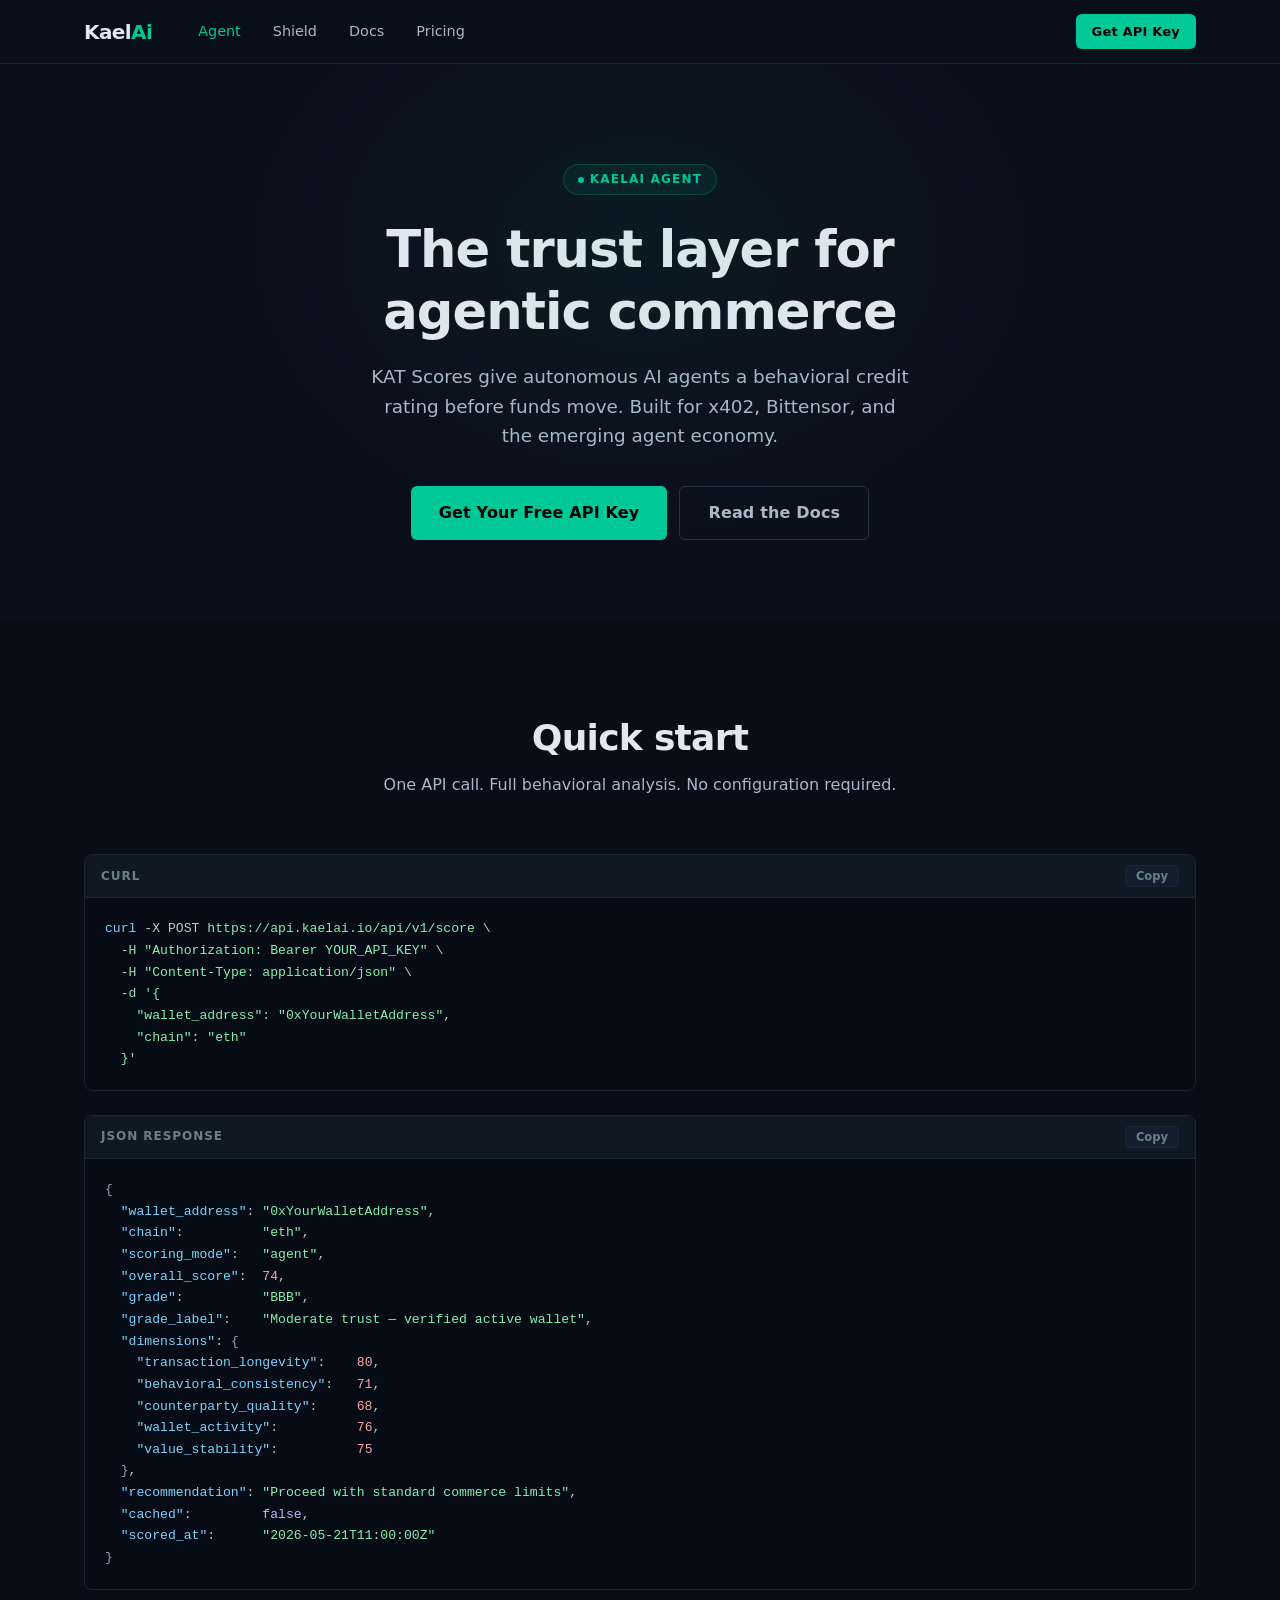
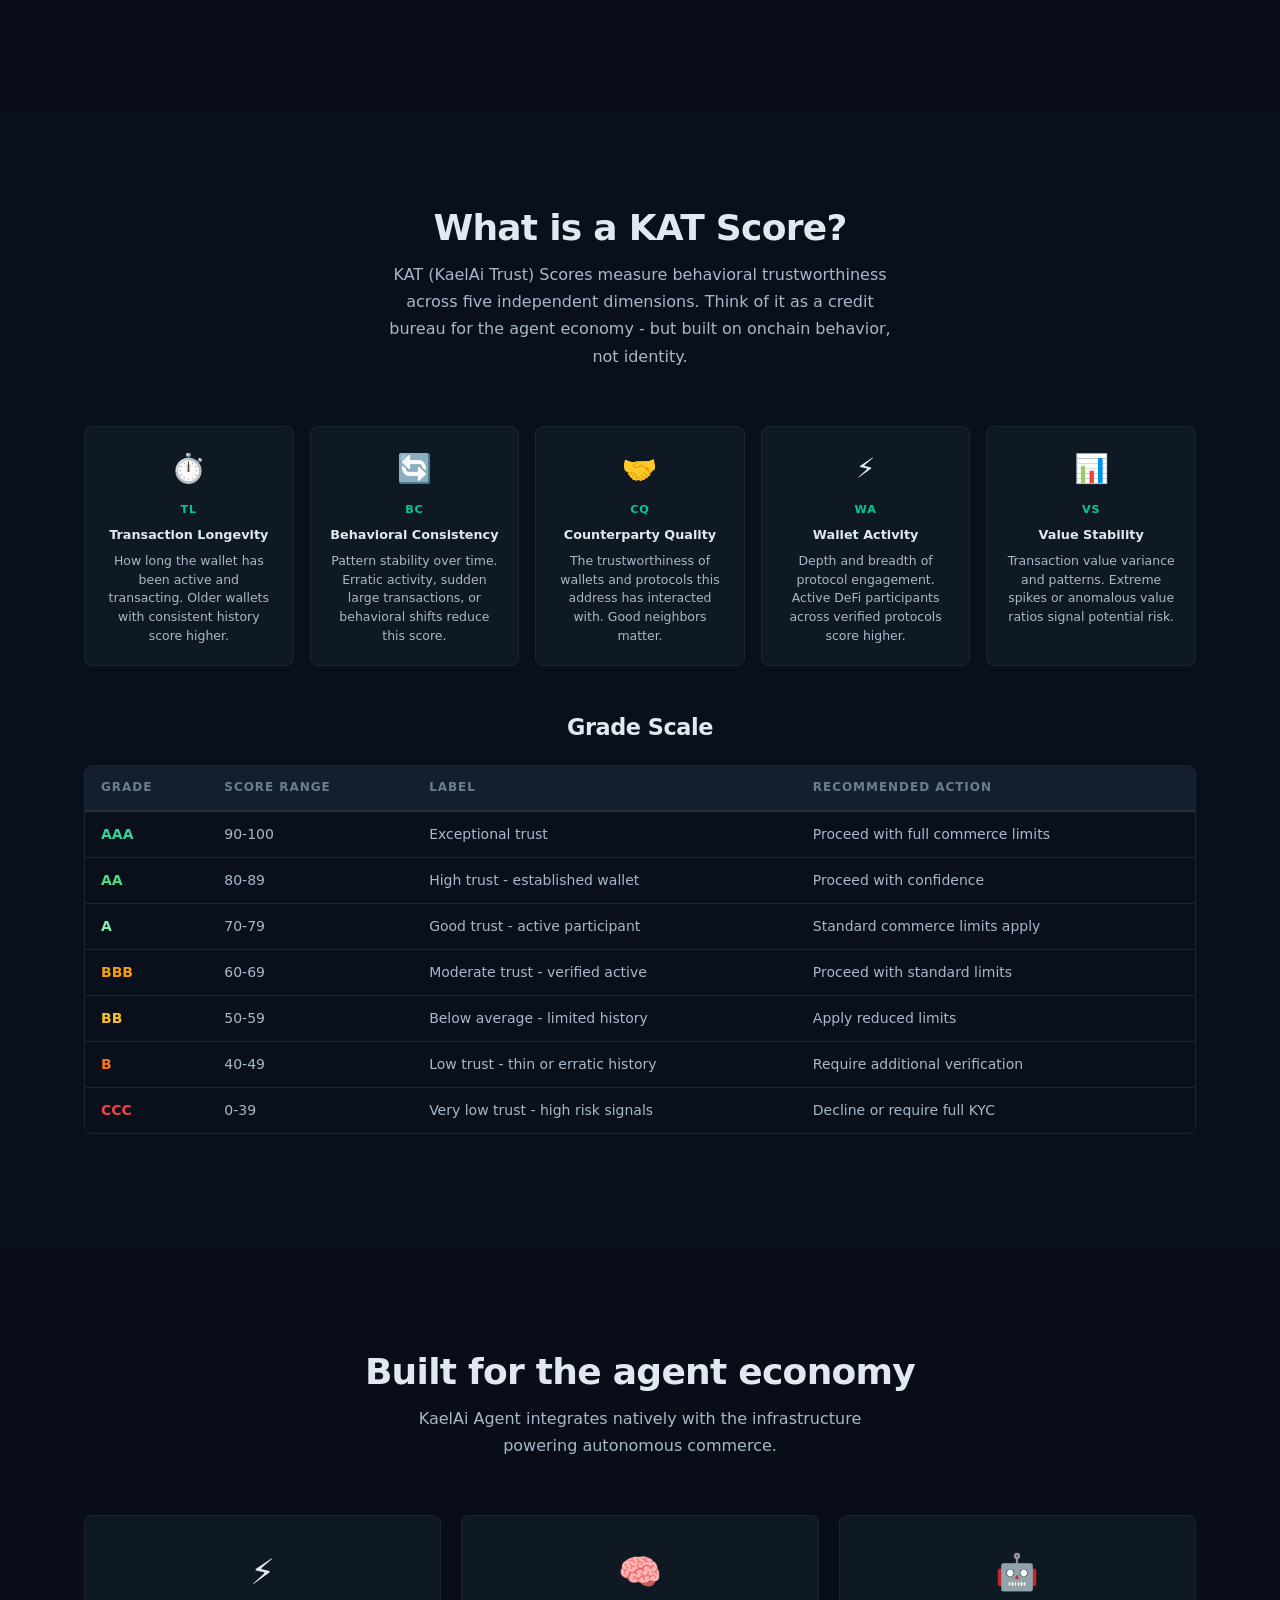
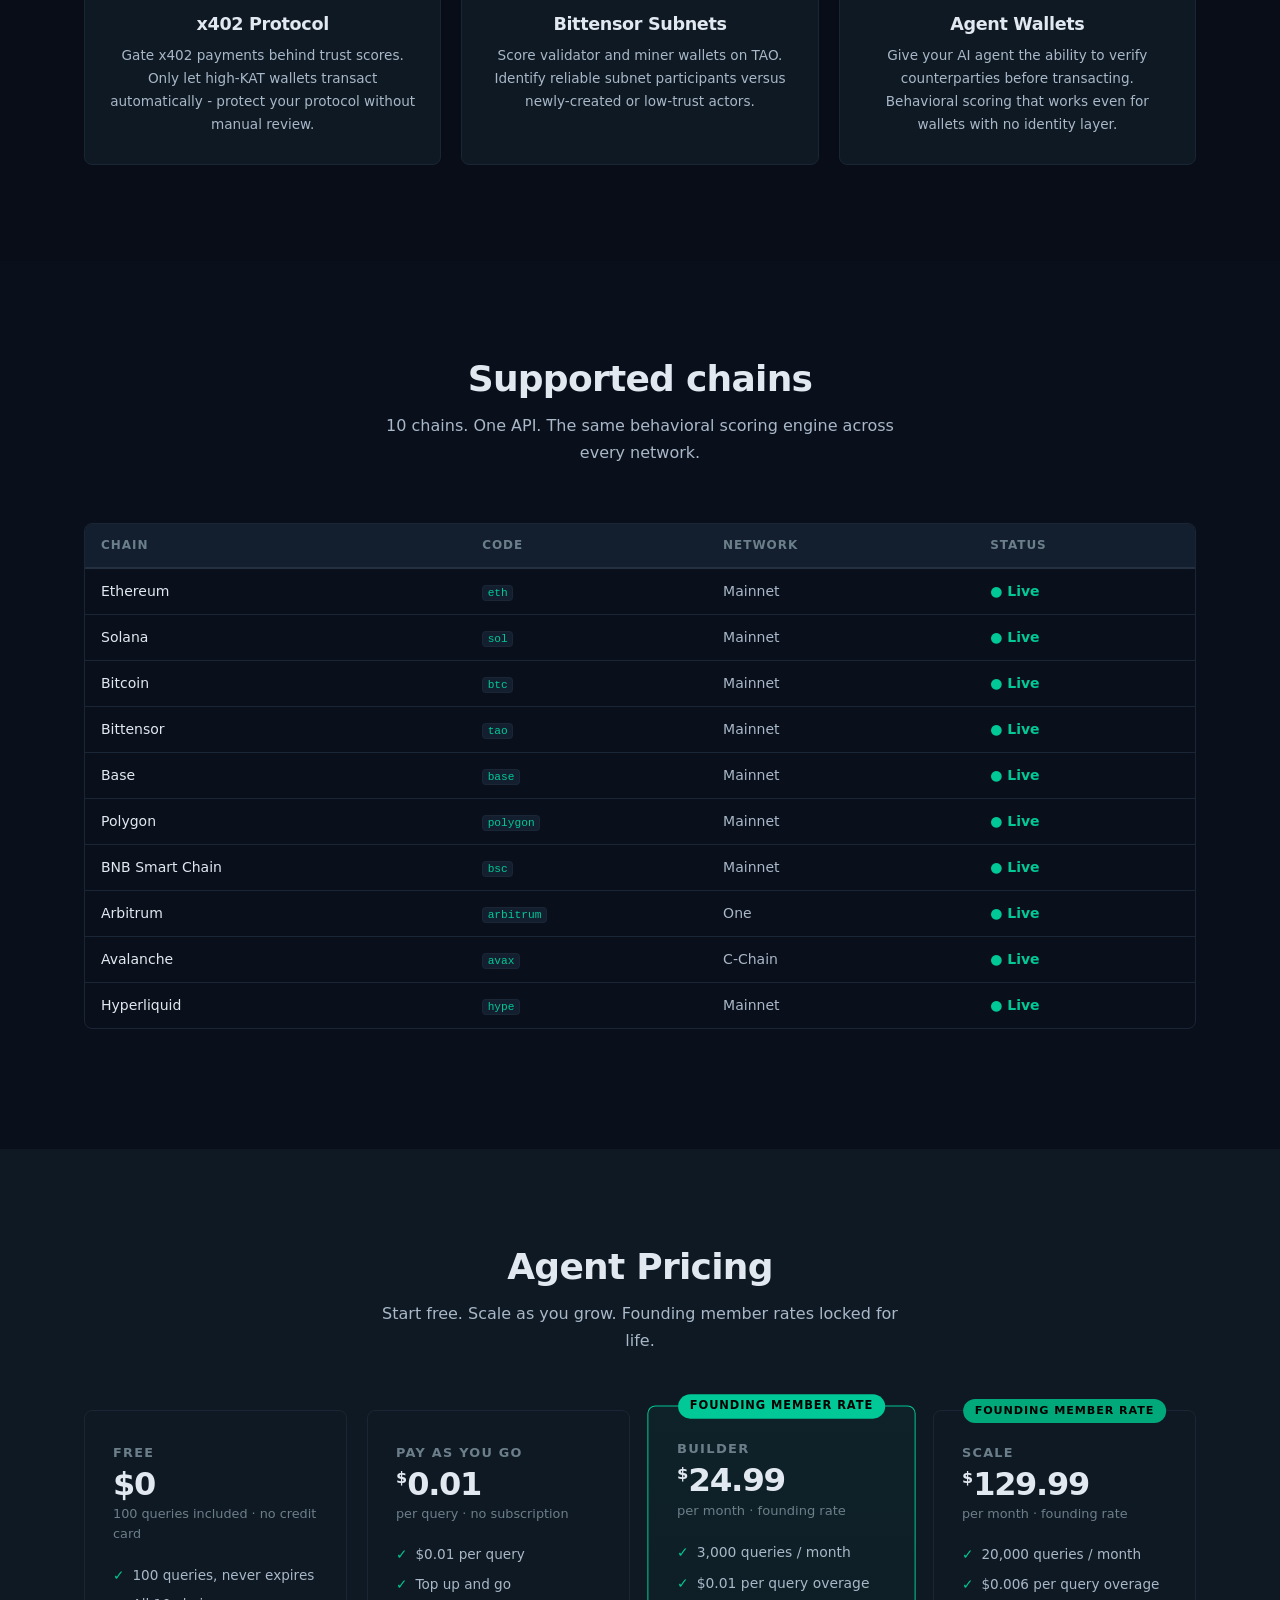
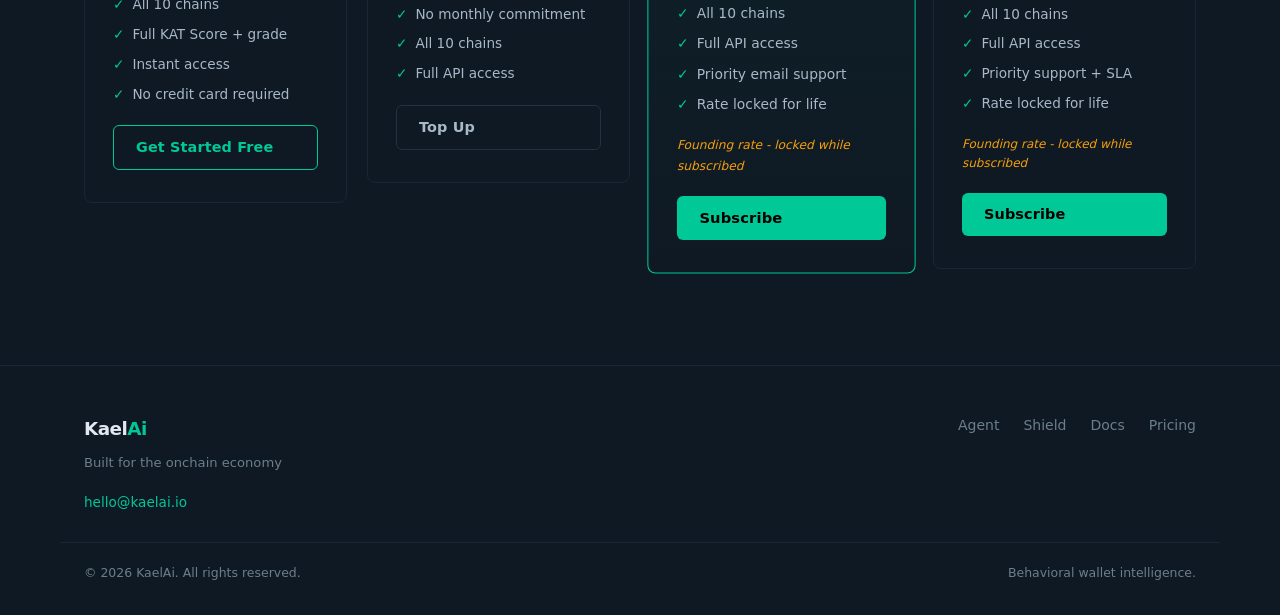
==== commit ad56414b: "Fix mobile nav button color, Shield free-tier copy, em/en dash cleanup - style.css: .nav-mobile .btn" ====
--- a/agent/index.html
+++ b/agent/index.html
@@ -3,7 +3,7 @@
 <head>
   <meta charset="UTF-8">
   <meta name="viewport" content="width=device-width, initial-scale=1.0">
-  <title>KaelAi Agent — The Trust Layer for Agentic Commerce</title>
+  <title>KaelAi Agent - The Trust Layer for Agentic Commerce</title>
   <meta name="description" content="KAT Scores give autonomous AI agents a behavioral credit rating before funds move. Built for x402, Bittensor, and the emerging agent economy.">
   <link rel="stylesheet" href="../assets/style.css">
 </head>
@@ -100,7 +100,7 @@
   <div class="container">
     <div class="section-heading">
       <h2>What is a KAT Score?</h2>
-      <p>KAT (KaelAi Trust) Scores measure behavioral trustworthiness across five independent dimensions. Think of it as a credit bureau for the agent economy — but built on onchain behavior, not identity.</p>
+      <p>KAT (KaelAi Trust) Scores measure behavioral trustworthiness across five independent dimensions. Think of it as a credit bureau for the agent economy - but built on onchain behavior, not identity.</p>
     </div>
 
     <div class="dimensions-grid">
@@ -151,44 +151,44 @@
           <tbody>
             <tr>
               <td><span style="color: #34d399; font-weight: 700;">AAA</span></td>
-              <td>90–100</td>
+              <td>90-100</td>
               <td>Exceptional trust</td>
               <td>Proceed with full commerce limits</td>
             </tr>
             <tr>
               <td><span style="color: #4ade80; font-weight: 700;">AA</span></td>
-              <td>80–89</td>
-              <td>High trust — established wallet</td>
+              <td>80-89</td>
+              <td>High trust - established wallet</td>
               <td>Proceed with confidence</td>
             </tr>
             <tr>
               <td><span style="color: #86efac; font-weight: 700;">A</span></td>
-              <td>70–79</td>
-              <td>Good trust — active participant</td>
+              <td>70-79</td>
+              <td>Good trust - active participant</td>
               <td>Standard commerce limits apply</td>
             </tr>
             <tr>
               <td><span style="color: var(--amber); font-weight: 700;">BBB</span></td>
-              <td>60–69</td>
-              <td>Moderate trust — verified active</td>
+              <td>60-69</td>
+              <td>Moderate trust - verified active</td>
               <td>Proceed with standard limits</td>
             </tr>
             <tr>
               <td><span style="color: #fbbf24; font-weight: 700;">BB</span></td>
-              <td>50–59</td>
-              <td>Below average — limited history</td>
+              <td>50-59</td>
+              <td>Below average - limited history</td>
               <td>Apply reduced limits</td>
             </tr>
             <tr>
               <td><span style="color: #f97316; font-weight: 700;">B</span></td>
-              <td>40–49</td>
-              <td>Low trust — thin or erratic history</td>
+              <td>40-49</td>
+              <td>Low trust - thin or erratic history</td>
               <td>Require additional verification</td>
             </tr>
             <tr>
               <td><span style="color: #ef4444; font-weight: 700;">CCC</span></td>
-              <td>0–39</td>
-              <td>Very low trust — high risk signals</td>
+              <td>0-39</td>
+              <td>Very low trust - high risk signals</td>
               <td>Decline or require full KYC</td>
             </tr>
           </tbody>
@@ -209,7 +209,7 @@
       <div class="built-for-card">
         <div class="icon">⚡</div>
         <h4>x402 Protocol</h4>
-        <p>Gate x402 payments behind trust scores. Only let high-KAT wallets transact automatically — protect your protocol without manual review.</p>
+        <p>Gate x402 payments behind trust scores. Only let high-KAT wallets transact automatically - protect your protocol without manual review.</p>
       </div>
       <div class="built-for-card">
         <div class="icon">🧠</div>
@@ -369,7 +369,7 @@
           <li class="pricing-feature">Priority email support</li>
           <li class="pricing-feature">Rate locked for life</li>
         </ul>
-        <div class="pricing-founder-note">Founding rate — locked while subscribed</div>
+        <div class="pricing-founder-note">Founding rate - locked while subscribed</div>
         <a href="https://app.kaelai.io" class="btn btn-primary">Subscribe</a>
       </div>
 
@@ -389,7 +389,7 @@
           <li class="pricing-feature">Priority support + SLA</li>
           <li class="pricing-feature">Rate locked for life</li>
         </ul>
-        <div class="pricing-founder-note">Founding rate — locked while subscribed</div>
+        <div class="pricing-founder-note">Founding rate - locked while subscribed</div>
         <a href="https://app.kaelai.io" class="btn btn-primary">Subscribe</a>
       </div>
 
--- a/assets/style.css
+++ b/assets/style.css
@@ -1,5 +1,5 @@
 /* ============================================================
-   KaelAi — Global Stylesheet
+   KaelAi - Global Stylesheet
    Design system: Dark DeFi / Agent Intelligence
    ============================================================ */
 
@@ -311,6 +311,7 @@
 .nav-mobile .btn {
   margin-top: 8px;
   justify-content: center;
+  color: #000;
 }
 
 /* ── Hero ─────────────────────────────────────────────────── */
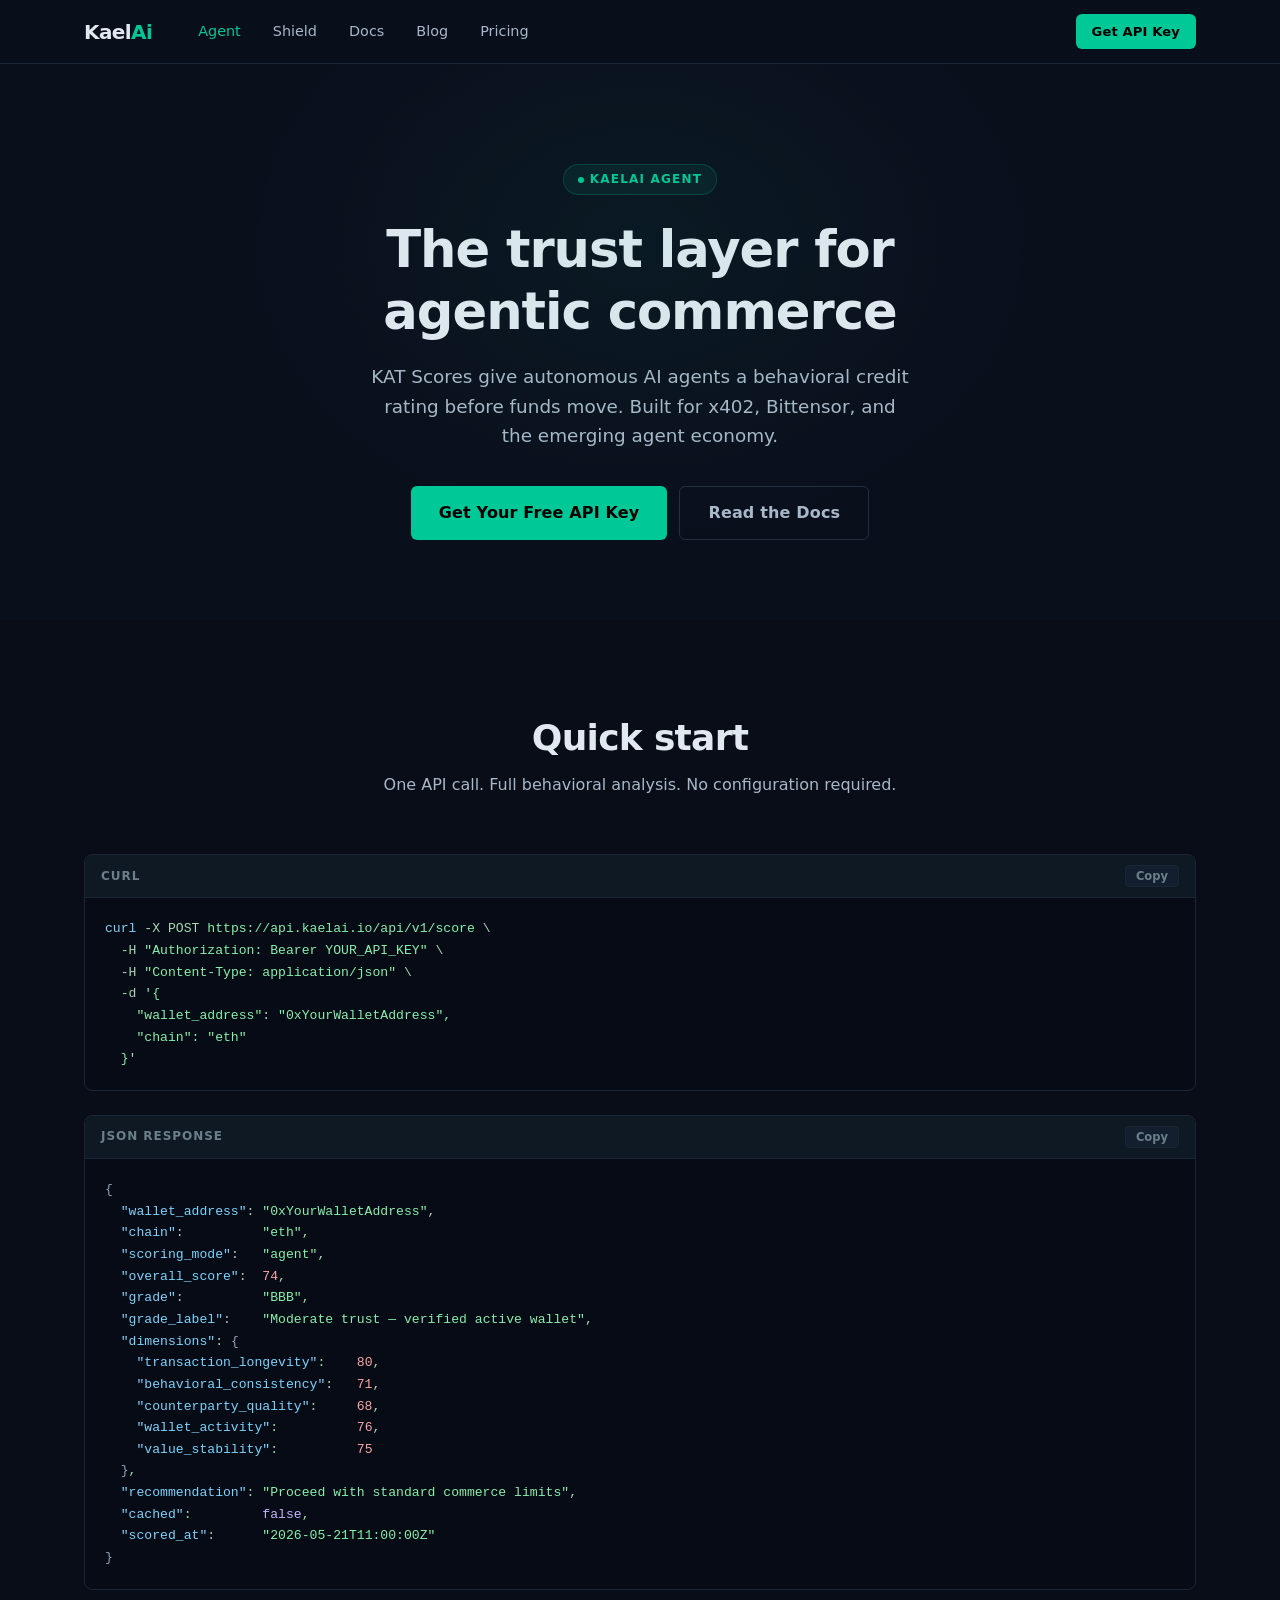
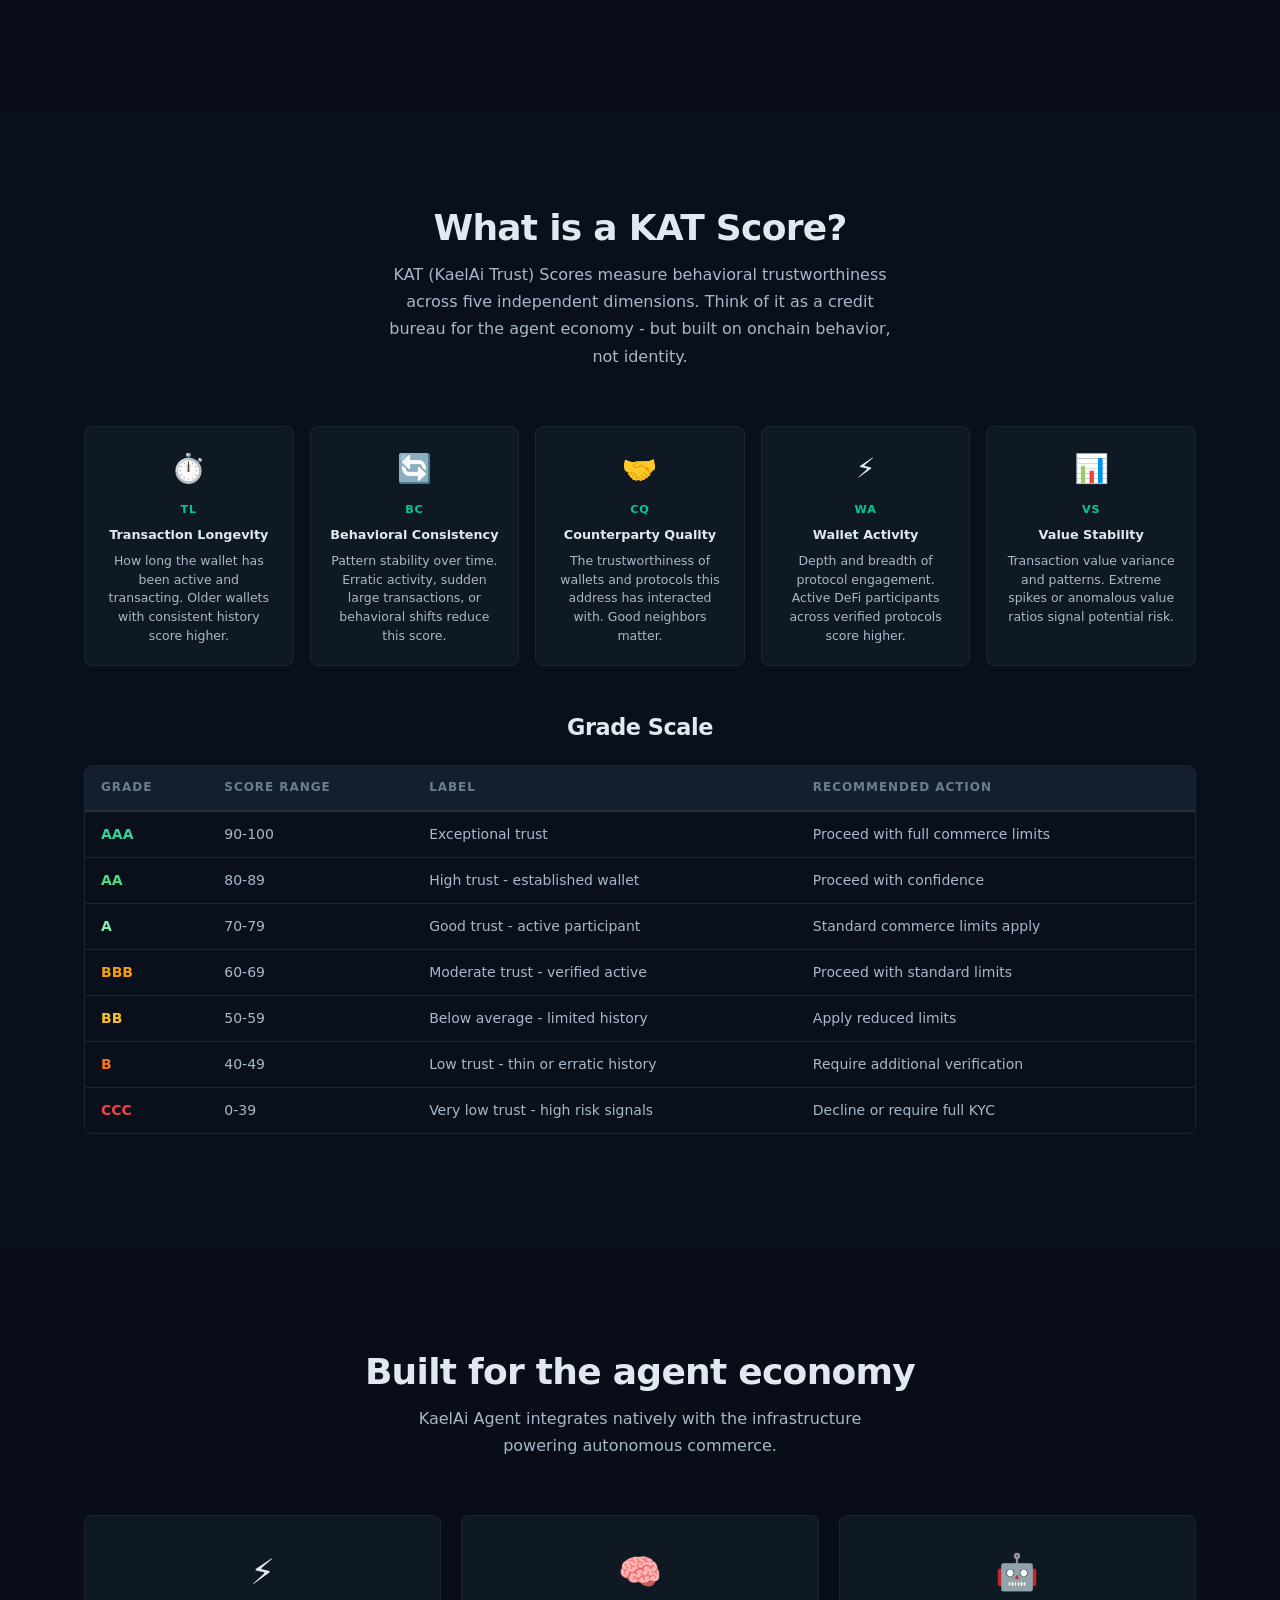
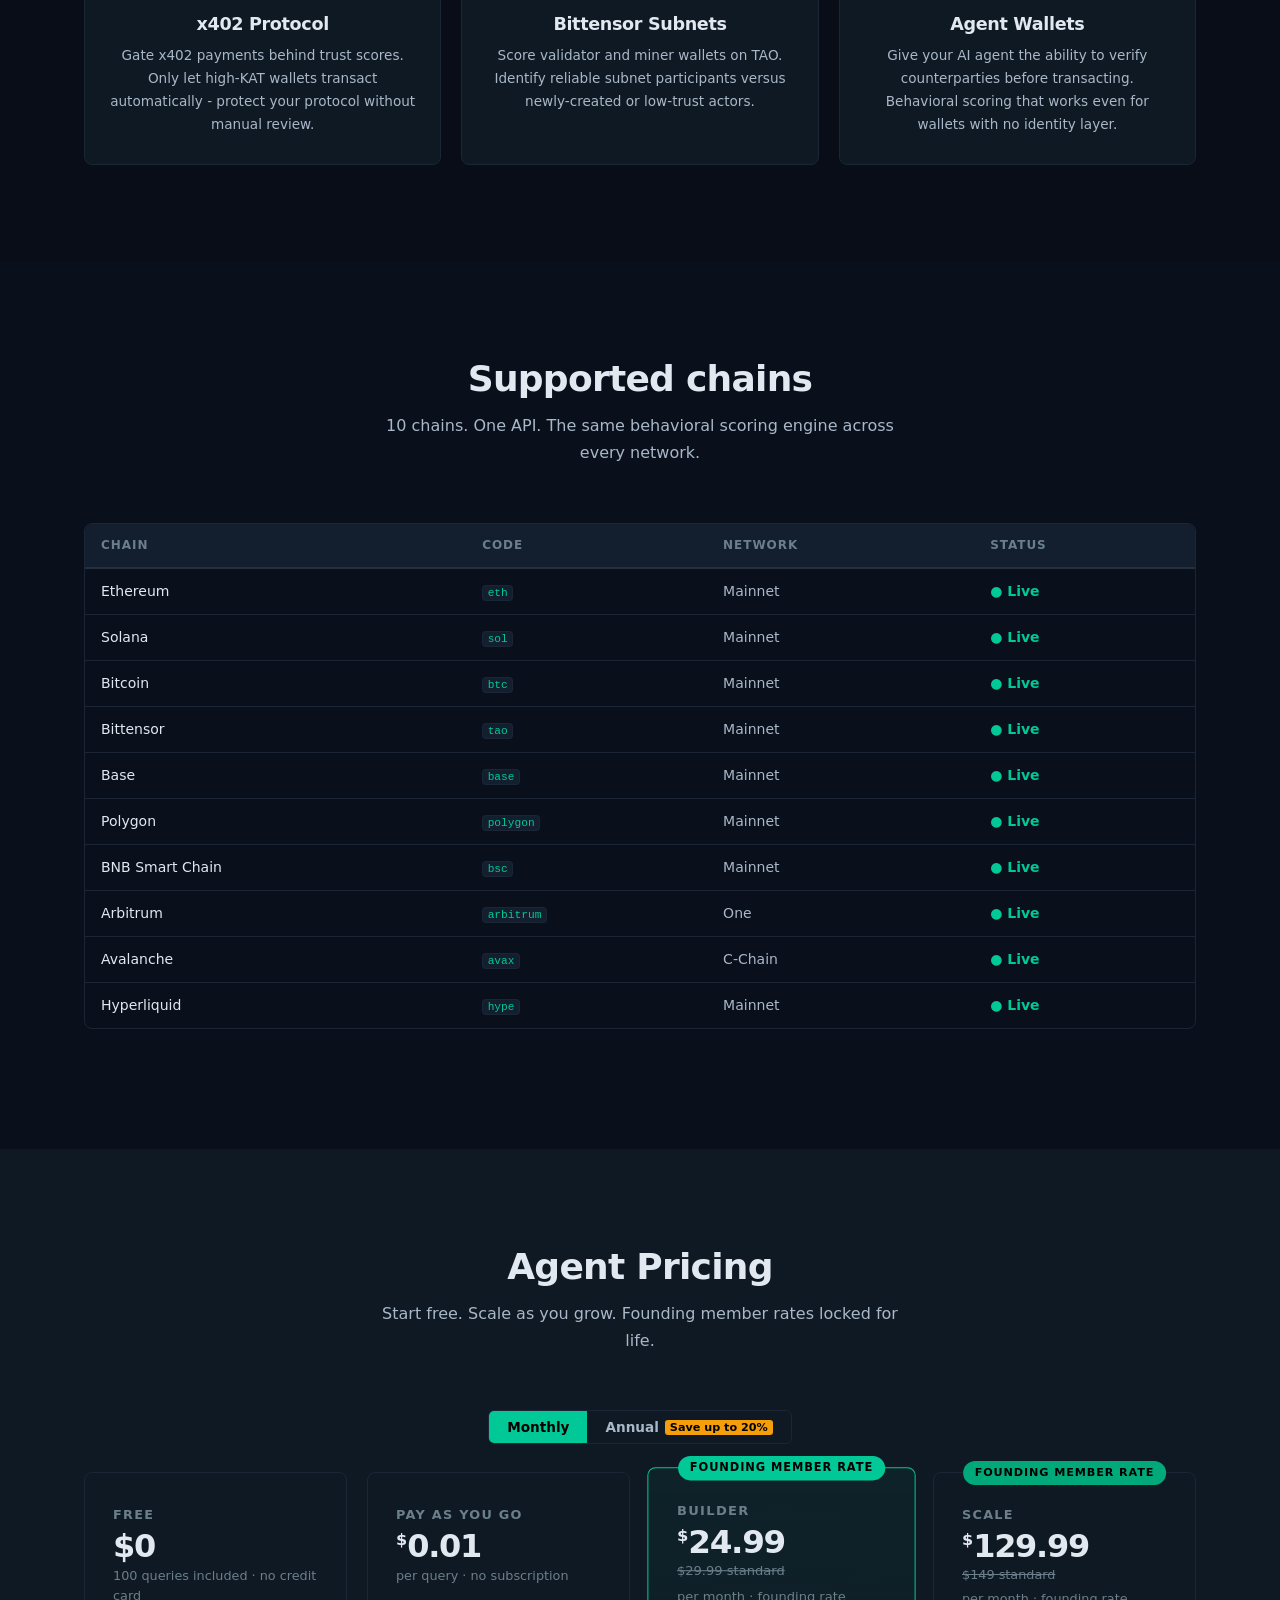
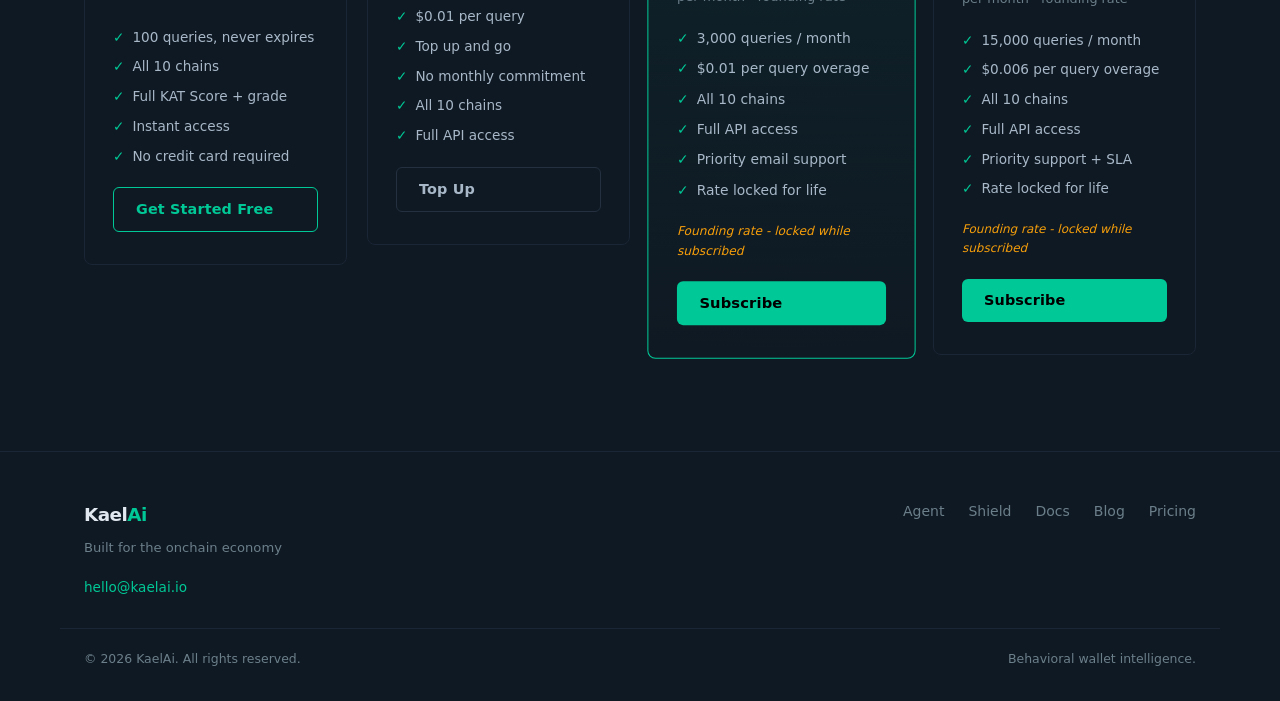
==== commit ec35962a: "v0.3.1 — Shield product, blog, TC hardening, nav updates Products: - Add KaelAi Shield product pages" ====
--- a/agent/index.html
+++ b/agent/index.html
@@ -17,6 +17,7 @@
       <a href="/agent" class="active">Agent</a>
       <a href="/shield">Shield</a>
       <a href="/docs">Docs</a>
+      <a href="/blog">Blog</a>
       <a href="/pricing">Pricing</a>
     </div>
     <a href="/agent" class="btn btn-primary btn-sm nav-cta">Get API Key</a>
@@ -28,6 +29,7 @@
     <a href="/agent">Agent</a>
     <a href="/shield">Shield</a>
     <a href="/docs">Docs</a>
+    <a href="/blog">Blog</a>
     <a href="/pricing">Pricing</a>
     <a href="/agent" class="btn btn-primary">Get API Key</a>
   </div>
@@ -40,7 +42,7 @@
     <h1>The trust layer for<br>agentic commerce</h1>
     <p class="hero-sub">KAT Scores give autonomous AI agents a behavioral credit rating before funds move. Built for x402, Bittensor, and the emerging agent economy.</p>
     <div class="hero-ctas">
-      <a href="https://app.kaelai.io" class="btn btn-primary btn-lg">Get Your Free API Key</a>
+      <a href="/signup?from=agent" class="btn btn-primary btn-lg">Get Your Free API Key</a>
       <a href="/docs" class="btn btn-ghost btn-lg">Read the Docs</a>
     </div>
   </div>
@@ -317,6 +319,19 @@
       <p>Start free. Scale as you grow. Founding member rates locked for life.</p>
     </div>
 
+    <!-- Billing frequency toggle -->
+    <div class="pricing-toggles">
+      <div class="pricing-toggle-group" id="agent-freq-toggle">
+        <button class="pricing-toggle-btn active" onclick="setAgentFreq('monthly',this)">Monthly</button>
+        <button class="pricing-toggle-btn" onclick="setAgentFreq('annual',this)">Annual <span class="toggle-save-label">Save up to 20%</span></button>
+      </div>
+    </div>
+
+    <!-- Founding slots notice (hidden by default, shown when slots = 0) -->
+    <div id="agent-slots-closed" class="info-box" style="display:none; margin-bottom:24px; max-width:640px; margin-left:auto; margin-right:auto; text-align:center;">
+      Founding rates - limited slots remaining.
+    </div>
+
     <div class="pricing-grid-4">
 
       <!-- Free -->
@@ -333,7 +348,7 @@
           <li class="pricing-feature">Instant access</li>
           <li class="pricing-feature">No credit card required</li>
         </ul>
-        <a href="https://app.kaelai.io" class="btn btn-secondary">Get Started Free</a>
+        <a href="/signup?from=agent" class="btn btn-secondary">Get Started Free</a>
       </div>
 
       <!-- PAYG -->
@@ -350,16 +365,19 @@
           <li class="pricing-feature">All 10 chains</li>
           <li class="pricing-feature">Full API access</li>
         </ul>
-        <a href="https://app.kaelai.io" class="btn btn-ghost">Top Up</a>
+        <a href="/signup" class="btn btn-ghost">Top Up</a>
       </div>
 
       <!-- Builder -->
       <div class="pricing-card featured">
-        <div class="pricing-badge">Founding Member Rate</div>
+        <div class="pricing-badge agent-founding-badge">Founding Member Rate</div>
+        <div class="pricing-badge agent-standard-badge" style="display:none; background: var(--border-2); color: var(--text-2);">Standard Rate</div>
         <div>
           <div class="pricing-name">Builder</div>
-          <div class="pricing-price"><sup>$</sup>24.99</div>
-          <div class="pricing-per">per month · founding rate</div>
+          <div class="pricing-price"><sup>$</sup><span id="ab-price">24.99</span></div>
+          <div class="pricing-standard-rate" id="ab-standard-cross">$29.99 standard</div>
+          <div class="pricing-per" id="ab-per">per month · founding rate</div>
+          <div class="pricing-per" id="ab-annual-note" style="display:none; font-size:0.75rem; color:var(--green); margin-top:2px;"></div>
         </div>
         <ul class="pricing-features">
           <li class="pricing-feature">3,000 queries / month</li>
@@ -369,33 +387,130 @@
           <li class="pricing-feature">Priority email support</li>
           <li class="pricing-feature">Rate locked for life</li>
         </ul>
-        <div class="pricing-founder-note">Founding rate - locked while subscribed</div>
-        <a href="https://app.kaelai.io" class="btn btn-primary">Subscribe</a>
+        <div class="pricing-founder-note agent-founding-note">Founding rate - locked while subscribed</div>
+        <a href="/api/v1/billing/checkout?price_id=price_1TIYc7B8cESR1et9VXGSq5BC&plan=Builder"
+           class="btn btn-primary" id="ab-btn"
+           data-founding-monthly="price_1TIYc7B8cESR1et9VXGSq5BC"
+           data-founding-annual="price_1TItvSB8cESR1et9PsM1GQzR"
+           data-standard-monthly="price_1TItywB8cESR1et9yaUB4Xxx"
+           data-standard-annual="price_1TItzpB8cESR1et9B0TxQ8qB"
+           data-plan="Builder">Subscribe</a>
       </div>
 
       <!-- Scale -->
       <div class="pricing-card">
-        <div class="pricing-badge" style="background: var(--green-dim);">Founding Member Rate</div>
+        <div class="pricing-badge agent-founding-badge" style="background: var(--green-dim);">Founding Member Rate</div>
+        <div class="pricing-badge agent-standard-badge" style="display:none; background: var(--border-2); color: var(--text-2);">Standard Rate</div>
         <div>
           <div class="pricing-name">Scale</div>
-          <div class="pricing-price"><sup>$</sup>129.99</div>
-          <div class="pricing-per">per month · founding rate</div>
+          <div class="pricing-price"><sup>$</sup><span id="as-price">129.99</span></div>
+          <div class="pricing-standard-rate" id="as-standard-cross">$149 standard</div>
+          <div class="pricing-per" id="as-per">per month · founding rate</div>
+          <div class="pricing-per" id="as-annual-note" style="display:none; font-size:0.75rem; color:var(--green); margin-top:2px;"></div>
         </div>
         <ul class="pricing-features">
-          <li class="pricing-feature">20,000 queries / month</li>
+          <li class="pricing-feature">15,000 queries / month</li>
           <li class="pricing-feature">$0.006 per query overage</li>
           <li class="pricing-feature">All 10 chains</li>
           <li class="pricing-feature">Full API access</li>
           <li class="pricing-feature">Priority support + SLA</li>
           <li class="pricing-feature">Rate locked for life</li>
         </ul>
-        <div class="pricing-founder-note">Founding rate - locked while subscribed</div>
-        <a href="https://app.kaelai.io" class="btn btn-primary">Subscribe</a>
+        <div class="pricing-founder-note agent-founding-note">Founding rate - locked while subscribed</div>
+        <a href="/api/v1/billing/checkout?price_id=price_1TItwZB8cESR1et9emW3a19n&plan=Scale"
+           class="btn btn-primary" id="as-btn"
+           data-founding-monthly="price_1TItwZB8cESR1et9emW3a19n"
+           data-founding-annual="price_1TItxwB8cESR1et9i0HKem5c"
+           data-standard-monthly="price_1TIu1FB8cESR1et9N7dCwzPg"
+           data-standard-annual="price_1TIu98B8cESR1et9fig51yEU"
+           data-plan="Scale">Subscribe</a>
       </div>
 
     </div>
   </div>
 </section>
+
+<script>
+// ── Agent pricing: frequency toggle + founding slot check ────────────────────
+
+const AGENT_DATA = {
+  builder: {
+    foundingMonthly:  { price: '24.99', standard: '$29.99 standard', per: 'per month · founding rate',          annualNote: '' },
+    foundingAnnual:   { price: '19.99', standard: '$24.99 standard', per: 'per month - billed annually',        annualNote: 'Billed as $239.88/year - save $60' },
+    standardMonthly:  { price: '29.99', standard: '',               per: 'per month',                          annualNote: '' },
+    standardAnnual:   { price: '24.99', standard: '',               per: 'per month - billed annually',        annualNote: 'Billed as $299.88/year' },
+  },
+  scale: {
+    foundingMonthly:  { price: '129.99', standard: '$149 standard', per: 'per month · founding rate',           annualNote: '' },
+    foundingAnnual:   { price: '109.99', standard: '$124.99 standard', per: 'per month - billed annually',      annualNote: 'Billed as $1,319.88/year - save $240' },
+    standardMonthly:  { price: '149',    standard: '',              per: 'per month',                           annualNote: '' },
+    standardAnnual:   { price: '124.99', standard: '',              per: 'per month - billed annually',         annualNote: 'Billed as $1,499.88/year' },
+  },
+};
+
+let agentFreq     = 'monthly';
+let agentFounding = true;
+
+function updateAgentPricing() {
+  const isF = agentFounding;
+  const freq = agentFreq;
+
+  document.querySelectorAll('.agent-founding-badge').forEach(el => el.style.display = isF ? '' : 'none');
+  document.querySelectorAll('.agent-standard-badge').forEach(el => el.style.display = isF ? 'none' : '');
+  document.querySelectorAll('.agent-founding-note').forEach(el => el.style.display  = isF ? '' : 'none');
+  document.getElementById('agent-slots-closed').style.display = isF ? 'none' : '';
+
+  function applyCard(ids, data, founding, freq) {
+    const key = (founding && data[founding + (freq === 'monthly' ? 'Monthly' : 'Annual')])
+      ? founding + (freq === 'monthly' ? 'Monthly' : 'Annual')
+      : 'standard' + (freq === 'monthly' ? 'Monthly' : 'Annual');
+    const d = data[key];
+    if (!d) return;
+    const g = id => document.getElementById(id);
+    if (g(ids.price)) g(ids.price).textContent = d.price;
+    if (ids.std && g(ids.std)) {
+      g(ids.std).textContent   = d.standard;
+      g(ids.std).style.display = d.standard ? '' : 'none';
+    }
+    if (g(ids.per)) g(ids.per).textContent = d.per;
+    if (ids.note && g(ids.note)) {
+      g(ids.note).textContent   = d.annualNote;
+      g(ids.note).style.display = d.annualNote ? '' : 'none';
+    }
+    const btn = g(ids.btn);
+    if (btn) {
+      const pid = agentFounding
+        ? (btn.getAttribute('data-founding-' + freq) || btn.getAttribute('data-standard-' + freq))
+        : btn.getAttribute('data-standard-' + freq);
+      if (pid) btn.href = '/api/v1/billing/checkout?price_id=' + pid + '&plan=' + encodeURIComponent(btn.dataset.plan);
+    }
+  }
+
+  applyCard({ price: 'ab-price', std: 'ab-standard-cross', per: 'ab-per', note: 'ab-annual-note', btn: 'ab-btn' },
+            AGENT_DATA.builder, isF ? 'founding' : 'standard', freq);
+  applyCard({ price: 'as-price', std: 'as-standard-cross', per: 'as-per', note: 'as-annual-note', btn: 'as-btn' },
+            AGENT_DATA.scale, isF ? 'founding' : 'standard', freq);
+}
+
+function setAgentFreq(freq, btn) {
+  agentFreq = freq;
+  document.querySelectorAll('#agent-freq-toggle .pricing-toggle-btn').forEach(b => b.classList.remove('active'));
+  btn.classList.add('active');
+  updateAgentPricing();
+}
+
+// Live founding slot check
+(async function() {
+  try {
+    const res  = await fetch('/api/v1/billing/agent-slots');
+    const data = await res.json();
+    agentFounding = data.founding_period_active;
+    updateAgentPricing();
+  } catch(e) {
+    updateAgentPricing(); // default to founding on error
+  }
+})();
+</script>
 
 <!-- ── Footer ── -->
 <footer class="footer">
@@ -409,6 +524,7 @@
       <a href="/agent">Agent</a>
       <a href="/shield">Shield</a>
       <a href="/docs">Docs</a>
+      <a href="/blog">Blog</a>
       <a href="/pricing">Pricing</a>
     </nav>
   </div>
--- a/assets/style.css
+++ b/assets/style.css
@@ -809,6 +809,77 @@
   flex-shrink: 0;
 }
 
+.pricing-savings {
+  display: inline-block;
+  margin-top: 8px;
+  font-size: 0.8rem;
+  font-weight: 700;
+  color: var(--green);
+  letter-spacing: 0.02em;
+}
+
+.pricing-standard-rate {
+  font-size: 0.8rem;
+  color: var(--muted);
+  text-decoration: line-through;
+  margin-top: 3px;
+}
+
+.pricing-standard-rate.no-founding {
+  text-decoration: none;
+  color: var(--text-2);
+}
+
+/* ── Pricing toggles ─────────────────────────────────────────────────────── */
+.pricing-toggles {
+  display: flex;
+  justify-content: center;
+  gap: 16px;
+  flex-wrap: wrap;
+  margin-bottom: 28px;
+}
+
+.pricing-toggle-group {
+  display: inline-flex;
+  background: var(--surface);
+  border: 1px solid var(--border);
+  border-radius: var(--radius-sm);
+  overflow: hidden;
+}
+
+.pricing-toggle-btn {
+  padding: 8px 18px;
+  font-size: 0.85rem;
+  font-weight: 600;
+  color: var(--text-2);
+  background: none;
+  border: none;
+  cursor: pointer;
+  transition: background 0.15s, color 0.15s;
+  display: flex;
+  align-items: center;
+  gap: 6px;
+}
+
+.pricing-toggle-btn:hover {
+  color: var(--text);
+  background: var(--surface-2);
+}
+
+.pricing-toggle-btn.active {
+  background: var(--green);
+  color: #000;
+}
+
+.toggle-save-label {
+  font-size: 0.7rem;
+  font-weight: 700;
+  background: var(--amber);
+  color: #000;
+  padding: 1px 5px;
+  border-radius: 3px;
+}
+
 .pricing-founder-note {
   font-size: 0.75rem;
   color: var(--amber);
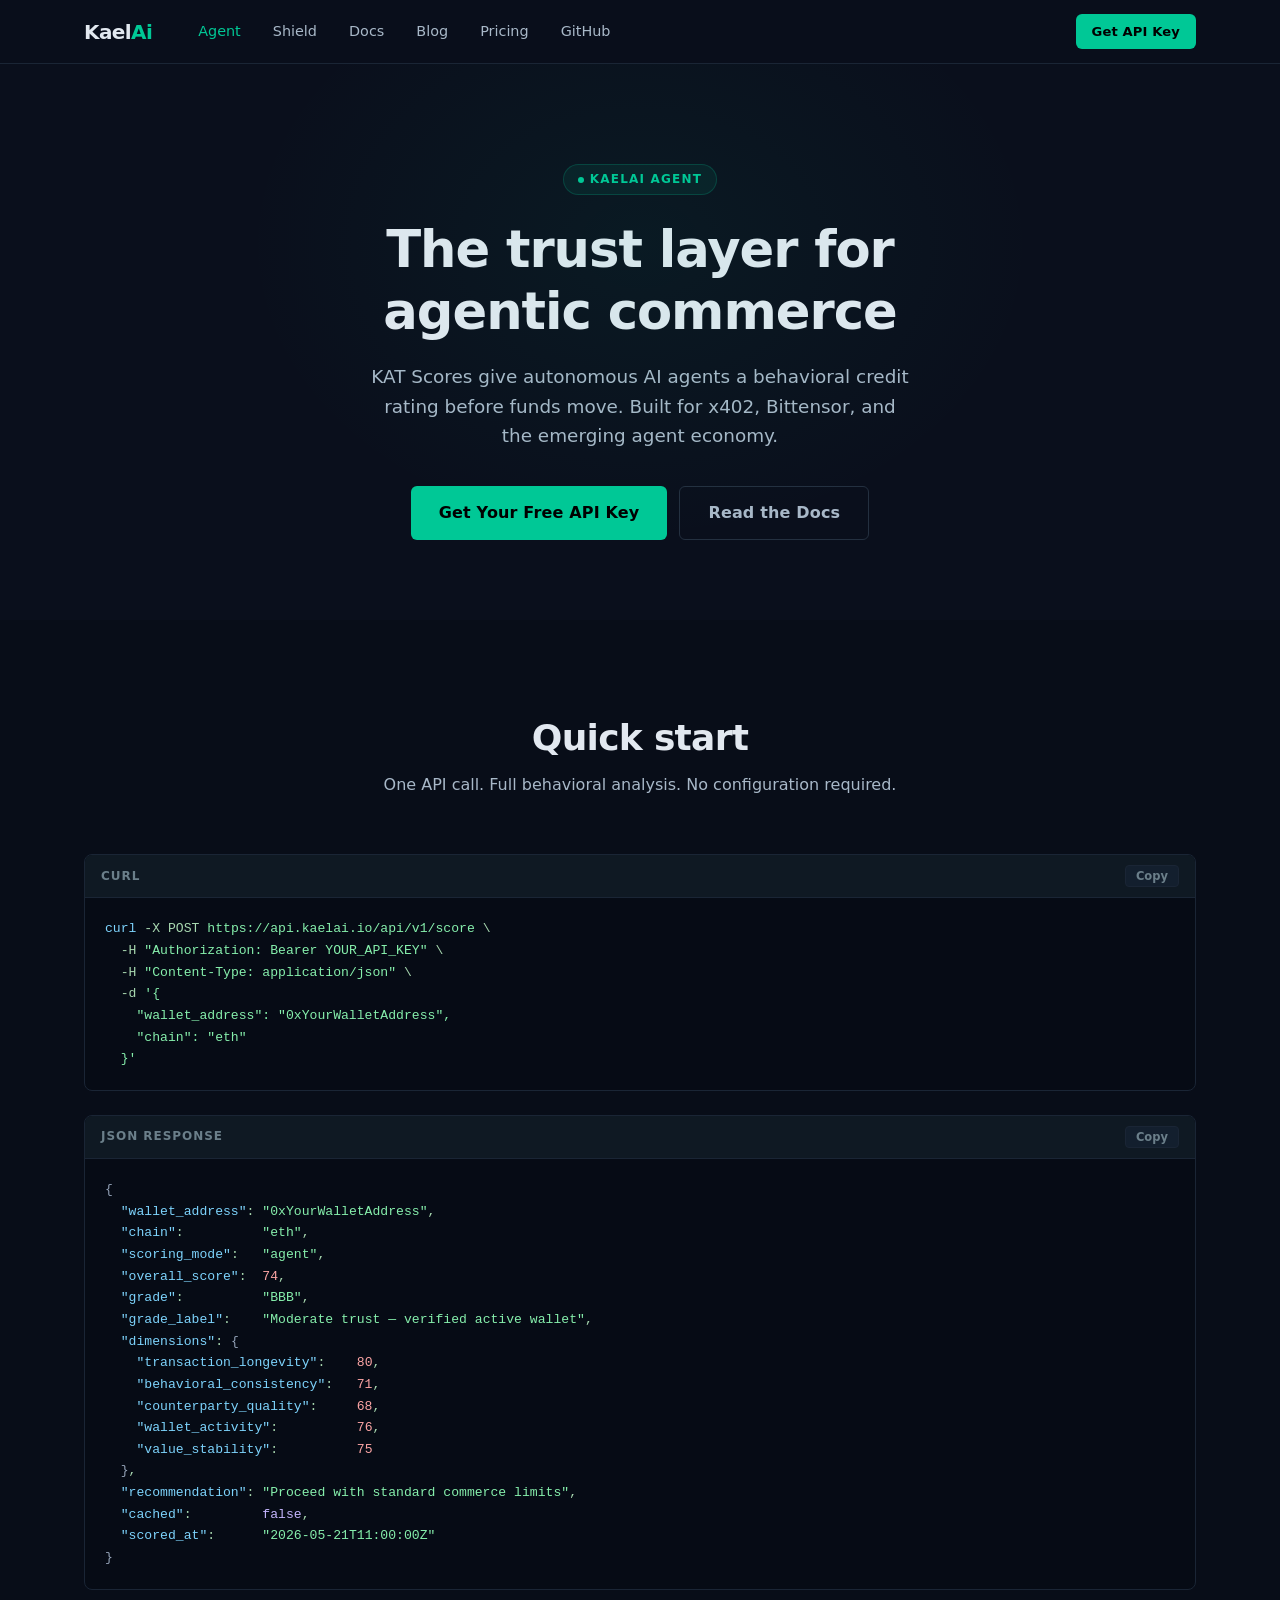
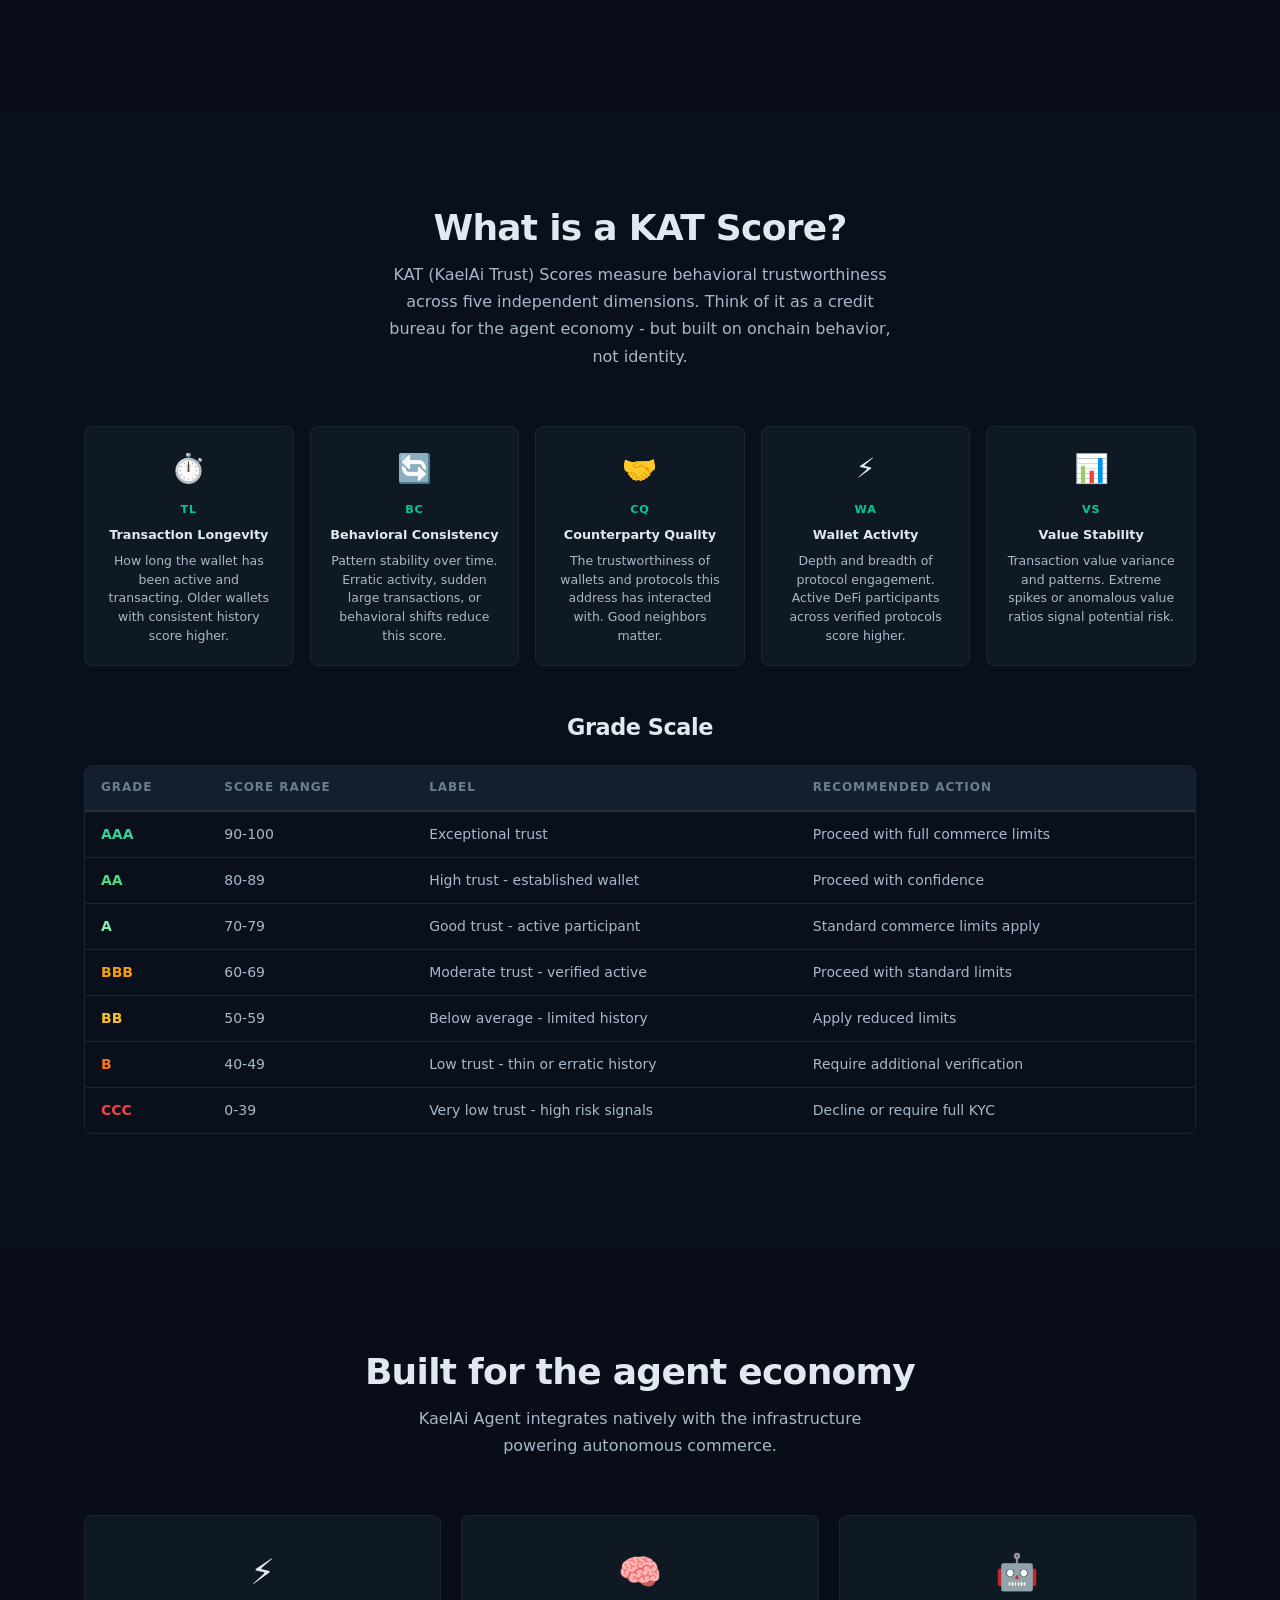
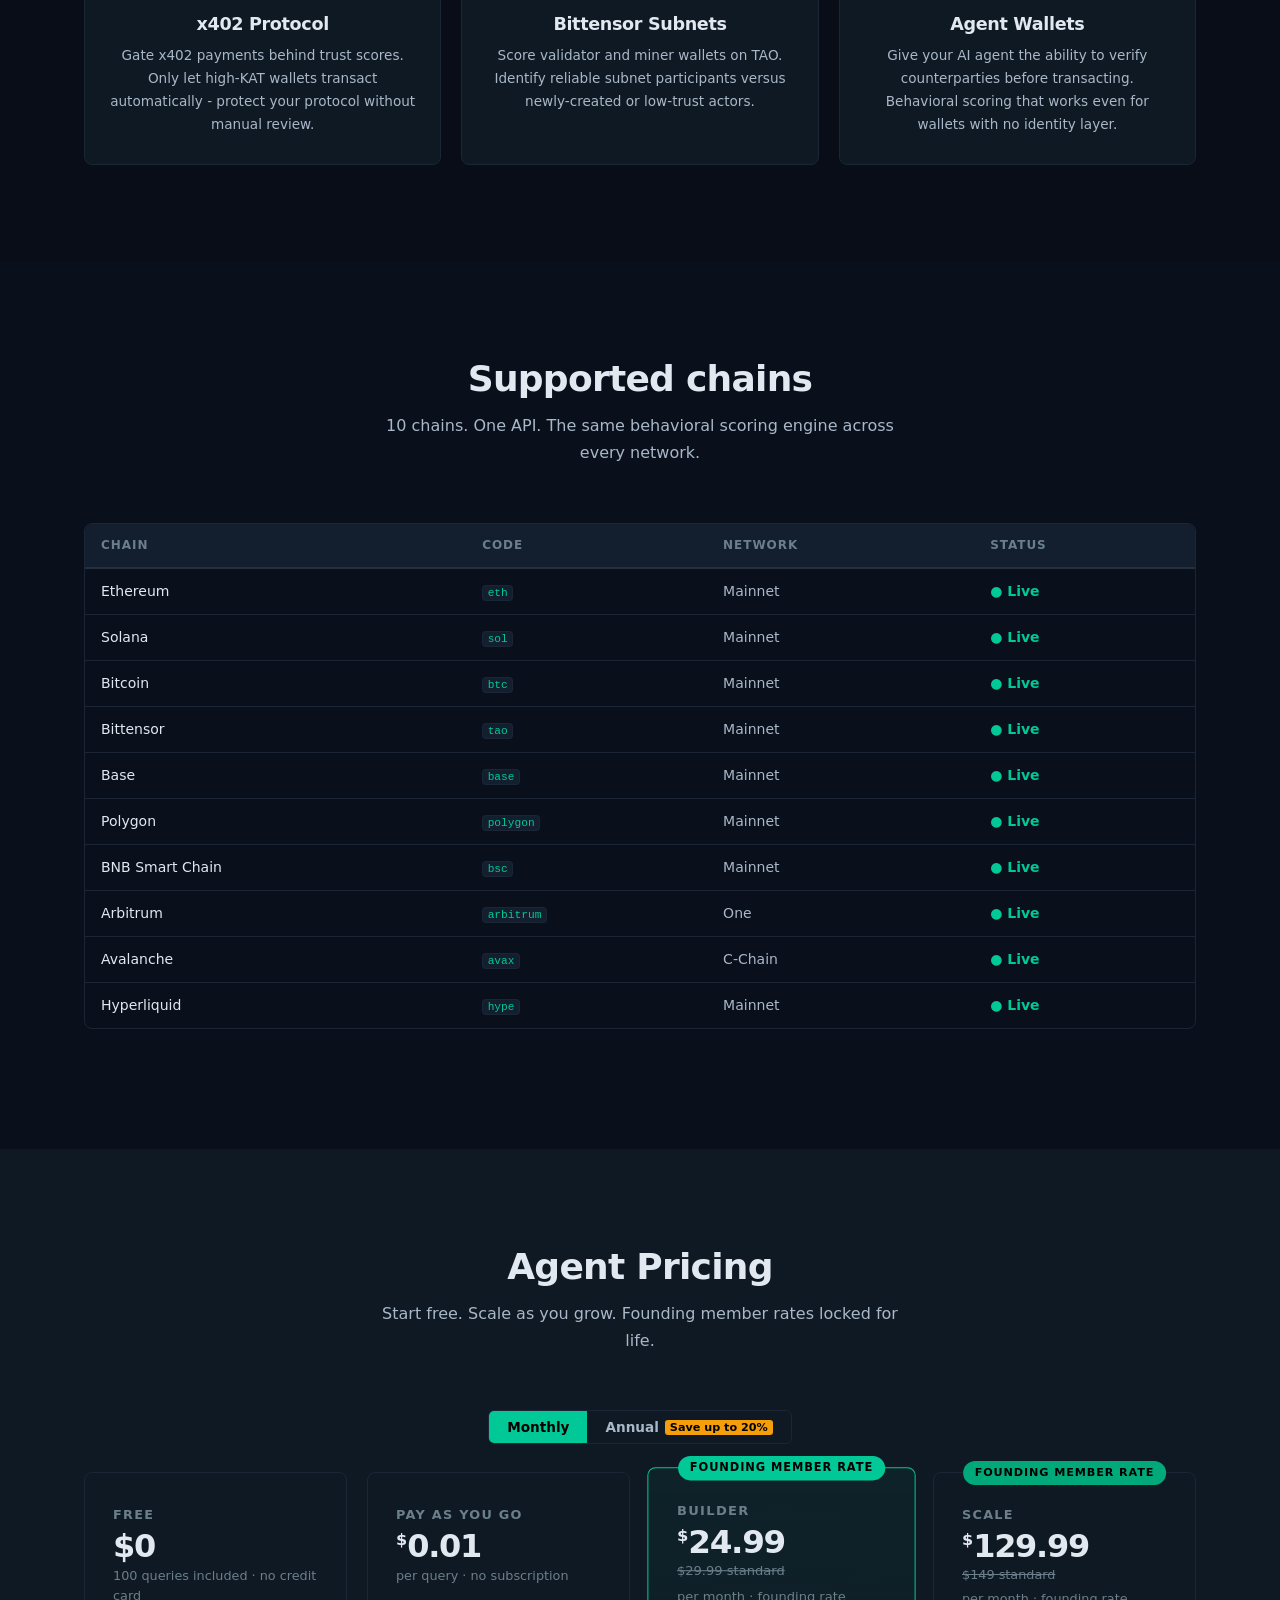
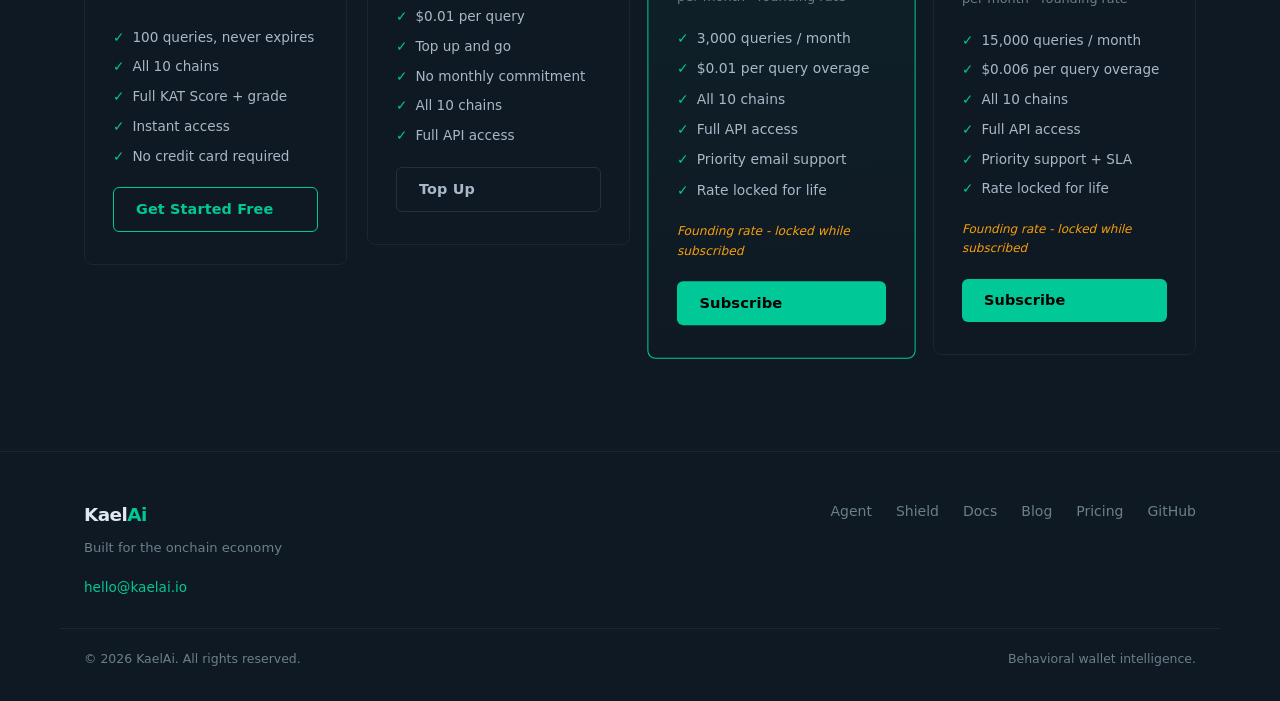
==== commit ca7a6fe0: "Add GitHub footer link to all pages; confirm Behavioral Signals stat - Add GitHub link (KaelAi-docs " ====
--- a/agent/index.html
+++ b/agent/index.html
@@ -19,6 +19,7 @@
       <a href="/docs">Docs</a>
       <a href="/blog">Blog</a>
       <a href="/pricing">Pricing</a>
+      <a href="https://github.com/Kaelai-io/KaelAi-docs" target="_blank" rel="noopener">GitHub</a>
     </div>
     <a href="/agent" class="btn btn-primary btn-sm nav-cta">Get API Key</a>
     <button class="nav-hamburger" id="hamburger" aria-label="Toggle menu">
@@ -31,6 +32,7 @@
     <a href="/docs">Docs</a>
     <a href="/blog">Blog</a>
     <a href="/pricing">Pricing</a>
+      <a href="https://github.com/Kaelai-io/KaelAi-docs" target="_blank" rel="noopener">GitHub</a>
     <a href="/agent" class="btn btn-primary">Get API Key</a>
   </div>
 </nav>
@@ -526,6 +528,7 @@
       <a href="/docs">Docs</a>
       <a href="/blog">Blog</a>
       <a href="/pricing">Pricing</a>
+      <a href="https://github.com/Kaelai-io/KaelAi-docs" target="_blank" rel="noopener">GitHub</a>
     </nav>
   </div>
   <div class="footer-bottom">
